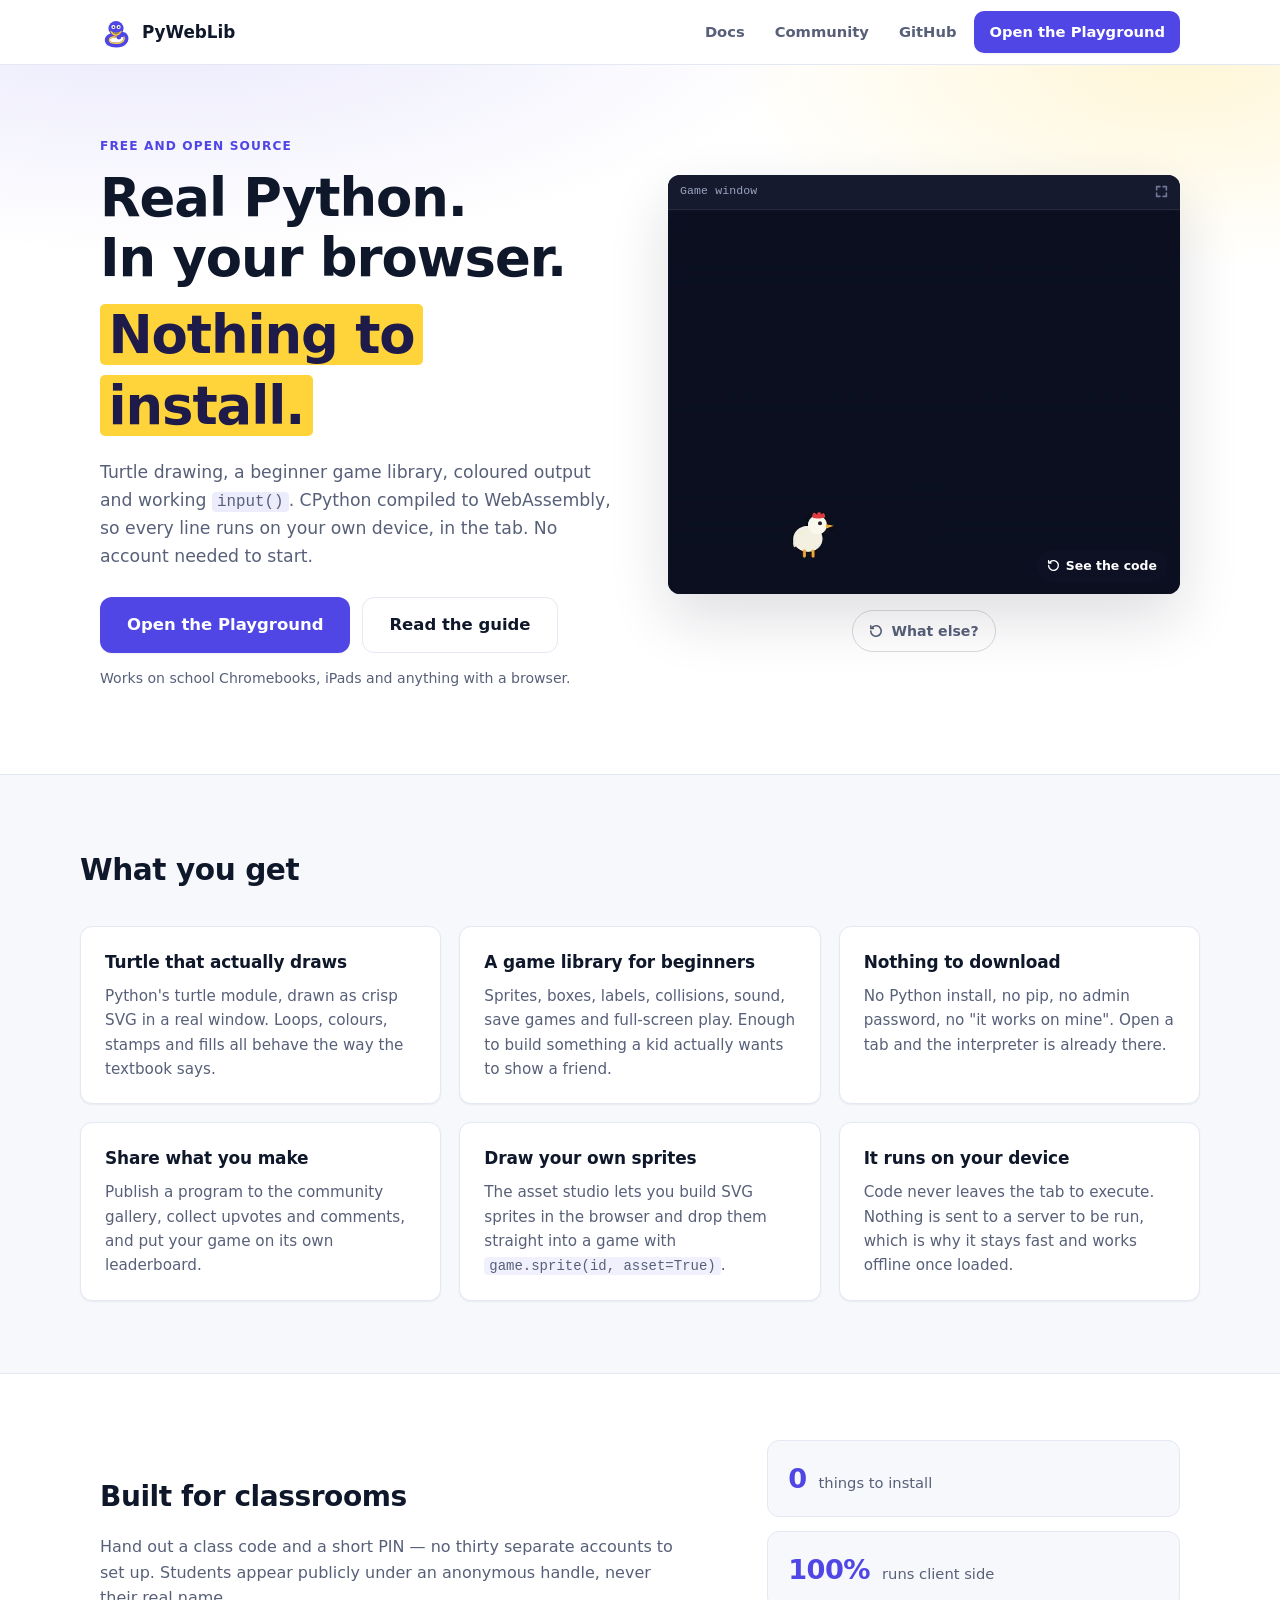
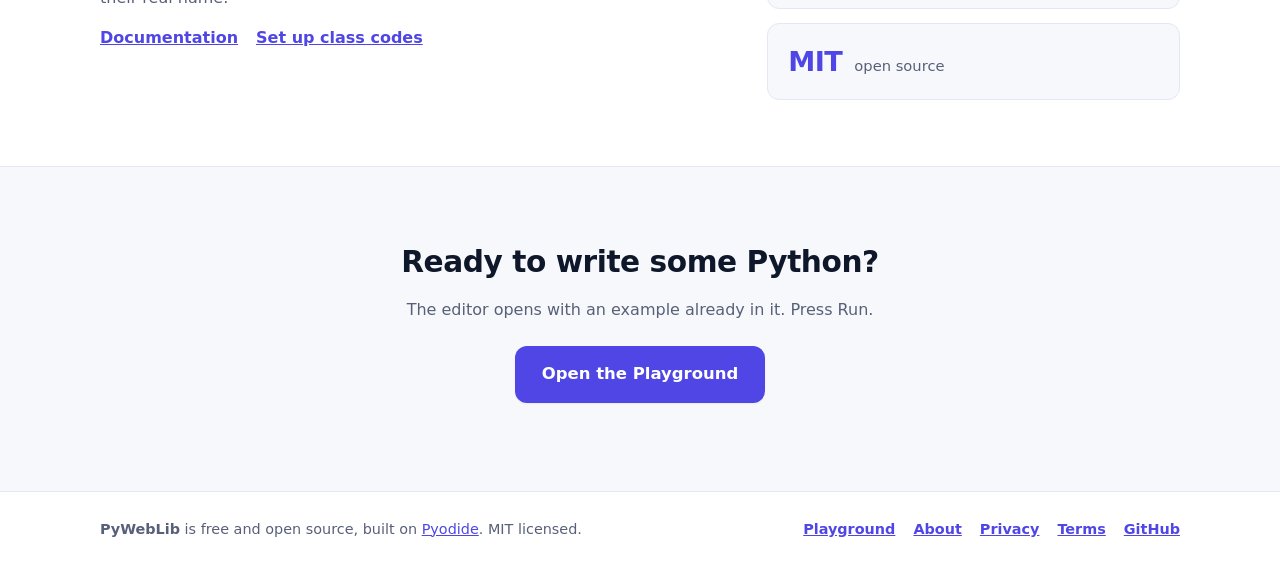
==== index.html @ 9868347c "Trim hero lede: drop It is real from the CPython line" ====
<!DOCTYPE html>
<html lang="en">
<head>
  <meta charset="UTF-8" />
  <meta name="viewport" content="width=device-width, initial-scale=1.0" />
  <title>PyWebLib: real Python in your browser, nothing to install</title>
  <meta name="description" content="PyWebLib runs real Python in the browser. Turtle drawing, a beginner game library, coloured output and inline input(), with nothing to download. Free, open source and built for classrooms." />
  <link rel="canonical" href="https://pyweblib.org/" />
  <meta name="application-name" content="PyWebLib" />
  <meta name="apple-mobile-web-app-title" content="PyWebLib" />
  <meta name="color-scheme" content="light dark" />
  <meta name="theme-color" content="#4f46e5" media="(prefers-color-scheme: light)" />
  <meta name="theme-color" content="#080b18" media="(prefers-color-scheme: dark)" />

  <meta property="og:type" content="website" />
  <meta property="og:site_name" content="PyWebLib" />
  <meta property="og:title" content="PyWebLib: real Python in your browser" />
  <meta property="og:description" content="Turtle drawing, a beginner game library and real CPython, running in the browser tab. Nothing to install." />
  <meta property="og:url" content="https://pyweblib.org/" />
  <meta property="og:image" content="https://pyweblib.org/icon-512.png" />
  <meta property="og:image:width" content="512" />
  <meta property="og:image:height" content="512" />
  <meta property="og:image:alt" content="The PyWebLib snake logo" />
  <meta name="twitter:card" content="summary" />
  <meta name="twitter:title" content="PyWebLib: real Python in your browser" />
  <meta name="twitter:description" content="Turtle drawing, a beginner game library and real CPython, running in the browser tab. Nothing to install." />
  <meta name="twitter:image" content="https://pyweblib.org/icon-512.png" />
  <meta name="twitter:image:alt" content="The PyWebLib snake logo" />

  <link rel="icon" href="/favicon.ico" sizes="any" />
  <link rel="icon" type="image/png" sizes="96x96" href="/favicon-96.png" />
  <link rel="icon" type="image/png" sizes="192x192" href="/icon-192.png" />
  <link rel="icon" type="image/svg+xml" href="/favicon.svg" />
  <link rel="apple-touch-icon" href="/apple-touch-icon.png" />
  <link rel="manifest" href="/site.webmanifest" />
  <link rel="stylesheet" href="/styles.css" />

  <!-- Structured data so search engines read "PyWebLib" as a named entity tied
       to this domain, not just a word on the page. Helps a bare-brand query
       ("pyweblib") resolve to the site, and feeds the site name shown in
       results. -->
  <script type="application/ld+json">
  {
    "@context": "https://schema.org",
    "@graph": [
      {
        "@type": "WebSite",
        "@id": "https://pyweblib.org/#website",
        "url": "https://pyweblib.org/",
        "name": "PyWebLib",
        "alternateName": ["PyWeb Lib", "Py Web Lib"],
        "description": "Real Python in your browser: turtle drawing, a beginner game library, coloured output and inline input(), with nothing to install.",
        "publisher": { "@id": "https://pyweblib.org/#org" },
        "inLanguage": "en"
      },
      {
        "@type": "Organization",
        "@id": "https://pyweblib.org/#org",
        "name": "PyWebLib",
        "url": "https://pyweblib.org/",
        "logo": "https://pyweblib.org/icon-512.png",
        "sameAs": [
          "https://github.com/SebastianHagemeyer/PyWebLib"
        ]
      },
      {
        "@type": "SoftwareApplication",
        "@id": "https://pyweblib.org/#app",
        "name": "PyWebLib",
        "url": "https://pyweblib.org/",
        "applicationCategory": "EducationalApplication",
        "operatingSystem": "Any (web browser)",
        "description": "Run real CPython in the browser tab. Turtle drawing, a beginner game library, coloured output and working input(). Nothing to install, free and open source.",
        "image": "https://pyweblib.org/icon-512.png",
        "isAccessibleForFree": true,
        "publisher": { "@id": "https://pyweblib.org/#org" },
        "offers": {
          "@type": "Offer",
          "price": "0",
          "priceCurrency": "USD"
        }
      }
    ]
  }
  </script>
</head>
<body>
  <header class="site-header">
    <div class="container header-inner">
      <a href="/" class="logo">
        <img class="logo-mark" src="/favicon.svg" alt="" width="32" height="32" />
        <span>PyWebLib</span>
      </a>
      <nav class="site-nav" aria-label="Primary">
        <a class="header-link" href="https://play.pyweblib.org/docs/">Docs</a>
        <a class="header-link" href="https://play.pyweblib.org/community/">Community</a>
        <a class="header-link" href="https://github.com/SebastianHagemeyer/PyWebLib">GitHub</a>
        <a class="btn btn-primary btn-nav" href="https://play.pyweblib.org/">Open the Playground</a>
      </nav>
    </div>
  </header>

  <main>
    <section class="hero">
      <div class="container hero-inner">
        <div class="hero-copy">
          <p class="eyebrow">Free and open source</p>
          <h1>Real Python.<br />In your browser.<span class="hl-line"><span class="hl">Nothing to install.</span></span></h1>
          <p class="lede">
            Turtle drawing, a beginner game library, coloured output and working
            <code>input()</code>. CPython compiled to WebAssembly, so every
            line runs on your own device, in the tab. No account needed to start.
          </p>
          <div class="cta-row">
            <a class="btn btn-primary btn-lg" href="https://play.pyweblib.org/">Open the Playground</a>
            <a class="btn btn-ghost btn-lg" href="https://play.pyweblib.org/docs/guide/">Read the guide</a>
          </div>
          <p class="cta-note">Works on school Chromebooks, iPads and anything with a browser.</p>
        </div>

        <!-- The program running on the front, the code that makes it on the
             back. One of nine is picked at random per visit (see the templates
             below), so the page is not the same page twice. Every clip was
             filmed off the live site running that exact program.
             .hero-inner is a two-column grid, so the card and its button share
             one wrapper rather than becoming a third column. -->
        <div class="hero-shot">
        <div class="flip" id="flip" tabindex="0" role="button" aria-pressed="false"
             aria-label="Show the code behind this program">
          <div class="flip-inner">
            <div class="flip-face flip-front">
              <!-- The window frame is drawn here, not filmed. The clips used to
                   include the panel chrome, which baked in the panel's rounded
                   corners over a light page: four white flecks in the corners
                   on this dark card. Chrome in CSS stays crisp, is identical
                   for every clip, and lets every clip be one 4:3 size. -->
              <div class="shot">
                <div class="shot-bar">
                  <span class="shot-title" id="ex-window">Game window</span>
                  <svg class="shot-fs" viewBox="0 0 16 16" width="13" height="13" aria-hidden="true"><path d="M2 6V2h4M14 6V2h-4M2 10v4h4M14 10v4h-4" fill="none" stroke="currentColor" stroke-width="2" stroke-linecap="round" stroke-linejoin="round"/></svg>
                </div>
                <video id="ex-video" width="960" height="720" autoplay muted loop
                       playsinline preload="none"
                       aria-label="A PyWebLib program running"></video>
              </div>
              <span class="flip-hint">
                <svg viewBox="0 0 16 16" width="13" height="13" aria-hidden="true"><path d="M2 8a6 6 0 1 0 2-4.5M2 2v3h3" fill="none" stroke="currentColor" stroke-width="1.7" stroke-linecap="round" stroke-linejoin="round"/></svg>
                See the code
              </span>
            </div>
            <div class="flip-face flip-back">
              <div class="hero-demo" aria-hidden="true">
                <div class="demo-bar">
                  <span class="demo-dot"></span><span class="demo-dot"></span><span class="demo-dot"></span>
                  <span class="demo-name" id="ex-name">main.py</span>
                </div>
                <pre class="demo-code"><code id="ex-code"></code></pre>
              </div>
            </div>
          </div>
        </div>
        <!-- Outside .flip on purpose. A click inside it lands on the card and
             turns it over instead of loading the next example, and .flip is a
             padding box whose faces are absolutely positioned, so a static
             child would sit below the picture rather than under the card. -->
        <button type="button" class="what-else" id="what-else">
          <svg viewBox="0 0 16 16" width="14" height="14" aria-hidden="true"><path d="M2 8a6 6 0 1 0 2-4.5M2 2v3h3" fill="none" stroke="currentColor" stroke-width="1.8" stroke-linecap="round" stroke-linejoin="round"/></svg>
          What else?
        </button>
        </div>
      </div>
    </section>

    <!-- The nine examples. Each is a real program: the clip is it running on
         play.pyweblib.org, and the markup here is the same source. Kept in
         templates so only the chosen one is ever put in the document, and only
         its clip is fetched. -->
    <template data-ex="catch-the-egg" data-kind="game" data-file="catch_the_egg.py"><span class="k">import</span> game
<span class="k">import</span> random

game.window(<span class="n">480</span>, <span class="n">360</span>, background=<span class="s">"#0b1020"</span>)
basket = game.sprite(<span class="s">"basket"</span>, <span class="n">240</span>, <span class="n">330</span>, size=<span class="n">52</span>)
egg = game.sprite(<span class="s">"egg"</span>, random.randint(<span class="n">30</span>, <span class="n">450</span>), <span class="n">0</span>)
board = game.label(<span class="s">"Score: 0"</span>, <span class="n">60</span>, <span class="n">24</span>, size=<span class="n">22</span>)

<span class="k">while</span> game.playing():
    <span class="k">if</span> game.pressed(<span class="s">"left"</span>):  basket.x = basket.x - <span class="n">8</span>
    <span class="k">if</span> game.pressed(<span class="s">"right"</span>): basket.x = basket.x + <span class="n">8</span>
    egg.y = egg.y + <span class="n">5</span>
    <span class="k">if</span> basket.touches(egg):
        game.score(<span class="n">1</span>)
        board.content = <span class="s">"Score: "</span> + <span class="f">str</span>(game.score())
        egg.x, egg.y = random.randint(<span class="n">30</span>, <span class="n">450</span>), <span class="n">0</span>
    <span class="k">elif</span> egg.y > <span class="n">360</span>:
        egg.x, egg.y = random.randint(<span class="n">30</span>, <span class="n">450</span>), <span class="n">0</span>
    game.frame()</template>

    <template data-ex="walk-the-chicken" data-kind="game" data-file="chicken.py"><span class="k">import</span> game

game.window(<span class="n">480</span>, <span class="n">360</span>)
chicken = game.sprite(<span class="s">"chicken"</span>, <span class="n">240</span>, <span class="n">300</span>, size=<span class="n">52</span>)

<span class="k">while</span> game.playing():
    <span class="k">if</span> game.pressed(<span class="s">"left"</span>):  chicken.x = chicken.x - <span class="n">6</span>
    <span class="k">if</span> game.pressed(<span class="s">"right"</span>): chicken.x = chicken.x + <span class="n">6</span>
    <span class="k">if</span> game.pressed(<span class="s">"up"</span>):    chicken.y = chicken.y - <span class="n">6</span>
    <span class="k">if</span> game.pressed(<span class="s">"down"</span>):  chicken.y = chicken.y + <span class="n">6</span>
    game.frame()</template>

    <template data-ex="bouncing-ball" data-kind="game" data-file="bounce.py"><span class="k">import</span> game

game.window(<span class="n">600</span>, <span class="n">400</span>, background=<span class="s">"#141828"</span>)
ball = game.circle(<span class="n">300</span>, <span class="n">200</span>, <span class="n">48</span>, color=<span class="s">"#e91e63"</span>)
dx, dy = <span class="n">4</span>, <span class="n">3</span>

<span class="k">while</span> game.playing():
    ball.x = ball.x + dx
    ball.y = ball.y + dy
    <span class="k">if</span> ball.x &lt; <span class="n">24</span> <span class="k">or</span> ball.x &gt; <span class="n">576</span>: dx = -dx
    <span class="k">if</span> ball.y &lt; <span class="n">24</span> <span class="k">or</span> ball.y &gt; <span class="n">376</span>: dy = -dy
    game.frame(<span class="n">60</span>)</template>

    <template data-ex="rainbow-spiral" data-kind="turtle" data-file="spiral.py"><span class="k">import</span> turtle

t = turtle.Turtle()
t.speed(<span class="n">3</span>)
colors = [<span class="s">"#4f46e5"</span>, <span class="s">"#ffd43b"</span>, <span class="s">"#e91e63"</span>, <span class="s">"#4ade80"</span>, <span class="s">"#38bdf8"</span>]
<span class="k">for</span> i <span class="k">in</span> <span class="f">range</span>(<span class="n">120</span>):
    t.pencolor(colors[i % <span class="f">len</span>(colors)])
    t.pensize(<span class="n">2</span>)
    t.forward(i * <span class="n">2</span>)
    t.right(<span class="n">59</span>)</template>

    <template data-ex="flower" data-kind="turtle" data-file="flower.py"><span class="k">import</span> turtle

t = turtle.Turtle()
t.speed(<span class="n">3</span>)
colors = [<span class="s">"#e91e63"</span>, <span class="s">"#ffd43b"</span>, <span class="s">"#4ade80"</span>, <span class="s">"#38bdf8"</span>, <span class="s">"#a78bfa"</span>]
<span class="k">for</span> i <span class="k">in</span> <span class="f">range</span>(<span class="n">18</span>):
    t.pencolor(colors[i % <span class="f">len</span>(colors)])
    t.pensize(<span class="n">2</span>)
    t.circle(<span class="n">90</span>)
    t.right(<span class="n">20</span>)</template>

    <template data-ex="square-drift" data-kind="turtle" data-file="squares.py"><span class="k">import</span> turtle

t = turtle.Turtle()
t.speed(<span class="n">3</span>)
colors = [<span class="s">"#38bdf8"</span>, <span class="s">"#a78bfa"</span>, <span class="s">"#ffd43b"</span>, <span class="s">"#4ade80"</span>]
<span class="k">for</span> i <span class="k">in</span> <span class="f">range</span>(<span class="n">70</span>):
    t.pencolor(colors[i % <span class="f">len</span>(colors)])
    t.pensize(<span class="n">2</span>)
    t.forward(i * <span class="n">4</span>)
    t.right(<span class="n">91</span>)</template>

    <!-- text: the console. input(), colour and time.sleep, none of which the
         game or turtle clips ever show. -->
    <template data-ex="say-hello" data-kind="text" data-file="hello.py">name = <span class="f">input</span>(<span class="s">"What is your name? "</span>)
age = <span class="f">int</span>(<span class="f">input</span>(<span class="s">"How old are you? "</span>))

seconds = age * <span class="n">365</span> * <span class="n">24</span> * <span class="n">60</span> * <span class="n">60</span>

<span class="f">print</span>(<span class="s">"Hi "</span> + name + <span class="s">"!"</span>, col=<span class="s">"#4ade80"</span>)
<span class="f">print</span>(<span class="s">"You have been alive for"</span>, col=<span class="s">"#a78bfa"</span>)
<span class="f">print</span>(<span class="f">str</span>(seconds) + <span class="s">" seconds."</span>, col=<span class="s">"#38bdf8"</span>)</template>

    <template data-ex="sine-wave" data-kind="text" data-file="wave.py"><span class="k">import</span> math
<span class="k">import</span> time

w = <span class="f">int</span>(<span class="f">input</span>(<span class="s">"How wide should the wave be? "</span>))

<span class="k">for</span> t <span class="k">in</span> <span class="f">range</span>(<span class="n">120</span>):
    <span class="f">clear</span>()
    <span class="k">for</span> y <span class="k">in</span> <span class="f">range</span>(<span class="n">13</span>):
        x = <span class="f">int</span>(w + math.sin(y / <span class="n">2</span> + t / <span class="n">3</span>) * w)
        <span class="f">print</span>(<span class="s">" "</span> * x + <span class="s">"*"</span>, col=<span class="s">"#38bdf8"</span>)
    time.sleep(<span class="n">0.07</span>)</template>

    <template data-ex="colour-bars" data-kind="text" data-file="colours.py"><span class="k">import</span> time

colors = [<span class="s">"#ef4444"</span>, <span class="s">"#f59e0b"</span>, <span class="s">"#ffd43b"</span>,
          <span class="s">"#4ade80"</span>, <span class="s">"#38bdf8"</span>, <span class="s">"#a78bfa"</span>]

<span class="k">for</span> i <span class="k">in</span> <span class="f">range</span>(<span class="n">26</span>):
    <span class="f">print</span>(<span class="s">"#"</span> * (<span class="n">2</span> + i), col=colors[i % <span class="n">6</span>])
    time.sleep(<span class="n">0.3</span>)</template>

    <template data-ex="christmas-tree" data-kind="text" data-file="tree.py"><span class="k">import</span> random
<span class="k">import</span> time

n = <span class="f">int</span>(<span class="f">input</span>(<span class="s">"Tree height (try 8): "</span>))
GREEN = <span class="s">'#0aa84a'</span>
BROWN = <span class="s">'#7b4a1a'</span>
ORNAMENTS = [<span class="s">'#ff2b2b'</span>, <span class="s">'#ffd400'</span>, <span class="s">'#ff5cb0'</span>, <span class="s">'#3aaeff'</span>]
MID = <span class="n">20</span>

<span class="k">for</span> frame <span class="k">in</span> <span class="f">range</span>(<span class="n">60</span>):
    <span class="f">clear</span>()
    <span class="k">for</span> i <span class="k">in</span> <span class="f">range</span>(n):
        <span class="f">print</span>(<span class="s">' '</span> * (MID - i), col=GREEN, end=<span class="s">''</span>)
        <span class="k">for</span> j <span class="k">in</span> <span class="f">range</span>(<span class="n">2</span> * i + <span class="n">1</span>):
            <span class="k">if</span> <span class="n">0</span> &lt; j &lt; <span class="n">2</span> * i <span class="k">and</span> random.random() &lt; <span class="n">0.25</span>:
                <span class="f">print</span>(<span class="s">'o'</span>, col=random.choice(ORNAMENTS), end=<span class="s">''</span>)
            <span class="k">else</span>:
                <span class="f">print</span>(<span class="s">'*'</span>, col=GREEN, end=<span class="s">''</span>)
        <span class="f">print</span>(col=GREEN)
    <span class="f">print</span>(<span class="s">' '</span> * (MID - <span class="n">1</span>) + <span class="s">'|||'</span>, col=BROWN)
    time.sleep(<span class="n">0.35</span>)</template>

    <section class="container section">
      <h2 class="section-title">What you get</h2>
      <div class="grid">
        <article class="card">
          <h3>Turtle that actually draws</h3>
          <p>Python's turtle module, drawn as crisp SVG in a real window. Loops, colours, stamps and fills all behave the way the textbook says.</p>
        </article>
        <article class="card">
          <h3>A game library for beginners</h3>
          <p>Sprites, boxes, labels, collisions, sound, save games and full-screen play. Enough to build something a kid actually wants to show a friend.</p>
        </article>
        <article class="card">
          <h3>Nothing to download</h3>
          <p>No Python install, no pip, no admin password, no "it works on mine". Open a tab and the interpreter is already there.</p>
        </article>
        <article class="card">
          <h3>Share what you make</h3>
          <p>Publish a program to the community gallery, collect upvotes and comments, and put your game on its own leaderboard.</p>
        </article>
        <article class="card">
          <h3>Draw your own sprites</h3>
          <p>The asset studio lets you build SVG sprites in the browser and drop them straight into a game with <code>game.sprite(id, asset=True)</code>.</p>
        </article>
        <article class="card">
          <h3>It runs on your device</h3>
          <p>Code never leaves the tab to execute. Nothing is sent to a server to be run, which is why it stays fast and works offline once loaded.</p>
        </article>
      </div>
    </section>

    <section class="band">
      <div class="container band-inner">
        <div>
          <h2>Built for classrooms</h2>
          <p>
            Hand out a class code and a short PIN &mdash; no thirty separate accounts
            to set up. Students appear publicly under an anonymous handle, never their
            real name.
          </p>
          <p class="band-links">
            <a href="https://play.pyweblib.org/docs/">Documentation</a>
            <a href="https://github.com/SebastianHagemeyer/PyWebLib#class-codes-optional-for-schools">Set up class codes</a>
          </p>
        </div>
        <div class="band-stats">
          <div class="stat"><span class="stat-n">0</span><span class="stat-l">things to install</span></div>
          <div class="stat"><span class="stat-n">100%</span><span class="stat-l">runs client side</span></div>
          <div class="stat"><span class="stat-n">MIT</span><span class="stat-l">open source</span></div>
        </div>
      </div>
    </section>

    <section class="container section closer">
      <h2>Ready to write some Python?</h2>
      <p>The editor opens with an example already in it. Press Run.</p>
      <a class="btn btn-primary btn-lg" href="https://play.pyweblib.org/">Open the Playground</a>
    </section>
  </main>

  <footer class="site-footer">
    <div class="container footer-inner">
      <p>
        <strong>PyWebLib</strong> is free and open source, built on
        <a href="https://pyodide.org" target="_blank" rel="noopener">Pyodide</a>. MIT licensed.
      </p>
      <nav class="footer-nav" aria-label="Footer">
        <a href="https://play.pyweblib.org/">Playground</a>
        <a href="https://play.pyweblib.org/about/">About</a>
        <a href="https://play.pyweblib.org/privacy/">Privacy</a>
        <a href="https://play.pyweblib.org/terms/">Terms</a>
        <a href="https://github.com/SebastianHagemeyer/PyWebLib">GitHub</a>
      </nav>
    </div>
  </footer>

  <script>
    // One of nine examples per visit, and "What else?" moves to another. Only
    // the shown clip is ever given a src, so a visitor downloads one file
    // (~20-150 KB) however many times they press the button, not all nine.
    (function () {
      var picks = [].slice.call(document.querySelectorAll("template[data-ex]"));
      var video = document.getElementById("ex-video");
      var code = document.getElementById("ex-code");
      var flip = document.getElementById("flip");
      if (!picks.length || !video || !code) return;

      // The frame is labelled the way the Playground labels that panel, so the
      // card matches what you get when you click through and run the program.
      var LABEL = { game: "Game window", turtle: "Turtle window", text: "Output" };
      var current = null;

      function show(pick) {
        current = pick;
        var slug = pick.getAttribute("data-ex");
        var kind = pick.getAttribute("data-kind") || "game";
        code.innerHTML = pick.innerHTML;
        document.getElementById("ex-name").textContent = pick.getAttribute("data-file");
        var win = document.getElementById("ex-window");
        if (win) win.textContent = LABEL[kind] || LABEL.game;
        video.poster = "/ex/" + slug + ".jpg";
        video.src = "/ex/" + slug + ".mp4";
        // Autoplay is refused in some setups (low power mode, a strict policy).
        // The poster is a finished frame of the same program, so a still is a
        // perfectly good fallback rather than a broken-looking box.
        var go = video.play();
        if (go && go.catch) go.catch(function () {});
      }

      // Prefer a different KIND, so pressing the button shows you something new
      // in character and not a third spiral. Falls back to any other example if
      // that is somehow empty, and only then to the same one.
      function another() {
        var kind = current && current.getAttribute("data-kind");
        var pool = picks.filter(function (p) {
          return p !== current && p.getAttribute("data-kind") !== kind;
        });
        if (!pool.length) pool = picks.filter(function (p) { return p !== current; });
        if (!pool.length) pool = picks;
        return pool[Math.floor(Math.random() * pool.length)];
      }

      show(picks[Math.floor(Math.random() * picks.length)]);

      var btn = document.getElementById("what-else");
      if (btn) {
        btn.addEventListener("click", function () {
          // Always land on the picture, never on the back of a flipped card.
          if (flip) flip.classList.remove("is-flipped");
          show(another());
        });
      }
    })();

    // Where hover is real, CSS alone turns the card and this script stays out of
    // it. Binding a click toggle there too would fight the hover rule: clicking
    // sets .is-flipped, and moving the pointer away then leaves the card stuck
    // face down. Touch has no hover, so there the class is the only mechanism.
    // The keyboard always gets it, on any device.
    (function () {
      var flip = document.getElementById("flip");
      if (!flip) return;
      function toggle() {
        var on = flip.classList.toggle("is-flipped");
        flip.setAttribute("aria-pressed", on ? "true" : "false");
      }
      var canHover = window.matchMedia && window.matchMedia("(hover: hover) and (pointer: fine)").matches;
      if (!canHover) flip.addEventListener("click", toggle);
      flip.addEventListener("keydown", function (e) {
        if (e.key === "Enter" || e.key === " ") { e.preventDefault(); toggle(); }
      });
    })();
  </script>
</body>
</html>
---- styles.css ----
/* PyWebLib landing page (pyweblib.org).
   Standalone by design: the app at play.pyweblib.org has its own much larger
   stylesheet, and this page should never have to load it. The tokens below are
   copied from that site so the two look like one product. */

:root {
  --bg: #f7f8fb;
  --surface: #ffffff;
  --text: #0f172a;
  --muted: #586079;
  --border: #e3e8f2;
  --primary: #4f46e5;
  --primary-dark: #4338ca;
  --accent: #ffd43b;
  --accent-ink: #1e1b4b;
  --code-bg: #0f1226;
  --code-text: #e6e7ef;
  --shadow-sm: 0 1px 2px rgba(20, 22, 50, 0.06);
  --shadow-md: 0 8px 24px rgba(20, 22, 50, 0.08);
  --shadow-lg: 0 24px 60px rgba(20, 22, 50, 0.14);
  --radius: 12px;
  --radius-sm: 8px;
}

/* Dark theme, driven entirely by the OS setting. No toggle by design: it just
   follows the system, exactly like the app at play.pyweblib.org. Same token
   names as the light palette above, so every rule that reads a var() flips
   for free; only the handful of tokens that need to change are redefined. */
@media (prefers-color-scheme: dark) {
  :root {
    --bg: #080b18;
    --surface: #141a2e;
    --text: #e8eaf3;
    --muted: #9aa3bd;
    --border: #262d44;
    --primary: #818cf8;
    --code-bg: #0c0f22;
    --shadow-sm: 0 1px 2px rgba(0, 0, 0, 0.40);
    --shadow-md: 0 8px 24px rgba(0, 0, 0, 0.45);
    --shadow-lg: 0 24px 60px rgba(0, 0, 0, 0.55);
  }
  /* The filled button reads --primary for its fill and pairs it with white
     text. On a dark page --primary is lightened for legible links, which is
     too pale behind white, so the button keeps its own saturated indigo. */
  .btn-primary { background: #4f46e5; }
  .btn-primary:hover { background: #4338ca; }
  /* The ink-tinted hairline vanishes on a dark page; lift it to a light one. */
  .what-else { border-color: rgba(255, 255, 255, 0.16); }
}

* { box-sizing: border-box; }

body {
  margin: 0;
  background: var(--bg);
  color: var(--text);
  font-family: system-ui, -apple-system, "Segoe UI", Roboto, Helvetica, Arial, sans-serif;
  line-height: 1.6;
  -webkit-font-smoothing: antialiased;
}

.container { width: 100%; max-width: 1120px; margin: 0 auto; padding: 0 20px; }

a { color: var(--primary); }

code {
  font-family: ui-monospace, SFMono-Regular, Menlo, Consolas, monospace;
  font-size: 0.92em;
  background: rgba(79, 70, 229, 0.08);
  border-radius: 4px;
  padding: 1px 5px;
}

/* ---------------------------------------------------------------- header */
.site-header {
  background: var(--surface);
  border-bottom: 1px solid var(--border);
  position: sticky; top: 0; z-index: 20;
}
.header-inner { display: flex; align-items: center; gap: 20px; height: 64px; }
.logo {
  display: inline-flex; align-items: center; gap: 10px;
  font-weight: 700; font-size: 1.05rem; color: var(--text); text-decoration: none;
}
.logo-mark { display: block; }
.site-nav { margin-left: auto; display: flex; align-items: center; gap: 6px; }
.header-link {
  color: var(--muted); text-decoration: none; font-weight: 600; font-size: 0.92rem;
  padding: 8px 12px; border-radius: var(--radius-sm);
}
.header-link:hover { color: var(--text); background: var(--bg); }

/* ---------------------------------------------------------------- buttons */
.btn {
  display: inline-flex; align-items: center; justify-content: center; gap: 8px;
  font: inherit; font-weight: 650; text-decoration: none; cursor: pointer;
  padding: 10px 18px; border-radius: 10px; border: 1px solid transparent;
  transition: transform 0.06s ease, background 0.15s ease, border-color 0.15s ease;
}
.btn:active { transform: translateY(1px); }
.btn-primary { background: var(--primary); color: #fff; box-shadow: var(--shadow-sm); }
.btn-primary:hover { background: var(--primary-dark); }
.btn-ghost { background: var(--surface); color: var(--text); border-color: var(--border); }
.btn-ghost:hover { border-color: var(--muted); }
.btn-nav { padding: 8px 14px; font-size: 0.92rem; }
.btn-lg { padding: 14px 26px; font-size: 1.03rem; border-radius: 12px; }

/* ---------------------------------------------------------------- hero */
.hero {
  background:
    radial-gradient(1100px 420px at 12% -10%, rgba(79, 70, 229, 0.13), transparent 62%),
    radial-gradient(760px 340px at 92% 0%, rgba(255, 212, 59, 0.20), transparent 60%),
    var(--surface);
  border-bottom: 1px solid var(--border);
  padding: 72px 0 84px;
}
.hero-inner {
  display: grid; grid-template-columns: minmax(0, 1fr) minmax(0, 1fr);
  gap: 56px; align-items: center;
}
.eyebrow {
  margin: 0 0 12px; text-transform: uppercase; letter-spacing: 0.09em;
  font-size: 0.76rem; font-weight: 700; color: var(--primary);
}
.hero h1 {
  margin: 0 0 18px; font-size: clamp(2.1rem, 5vw, 3.3rem);
  line-height: 1.12; letter-spacing: -0.02em; font-weight: 800;
}
/* The highlighted last line gets extra space above it — but only there, not
   between the first two lines. box-decoration-break paints the highlight's
   yellow background up into the line above, and against the tight heading
   leading that box clipped the descender of "your". A one-time margin on this
   line (rather than a looser line-height on the whole h1) buys the descenders
   clearance while "Real Python." / "In your browser." keep their tight rhythm. */
/* Two separate jobs, and they are not interchangeable.
   line-height 1.34 stops the block overflowing ITS OWN line: an inline
     background covers the font content area (~1.32em here), so a 1.12em line
     cannot hold it. Measured threshold 1.28; 1.34 leaves room for other fonts.
     It lives here rather than on the h1 so "Real Python." and "In your
     browser." keep their tight 1.12 rhythm.
   margin-top 0.25em stops the block hitting the line ABOVE. The y of "your"
     hangs below its own 1.12em line box, and the leading above does not push it
     clear. Measured clearance to that descender: 0.10em -> -0.2px (cuts the y),
     0.16em -> 2.1px, 0.25em -> 5.6px. Do not trim this to buy space. */
.hl-line { display: block; margin-top: 0.25em; line-height: 1.34; }
/* Full height, not a highlighter stripe. The gradient version only painted the
   bottom 38%, leaving the tops of the letters floating over the page.

   NO VERTICAL PADDING, deliberately, and this is the part that took several
   goes to get right. An inline box paints its background over its FONT box, and
   vertical padding on an inline element does not grow the line box: it just
   spills outside it. So a padded highlight always pokes out of the h1 and up
   into the line above, however the leading is tuned. Sweeping the h1 through
   line-heights 1.12 to 1.50 shrank the spill from 11.1px to 1.3px but never
   removed it, and every value still clipped at some width.

   Without the padding the block is exactly the text's em box, which is the full
   height that was wanted anyway, and it is contained at every width. Clearance
   from "In your browser." above comes from .hl-line's margin-top. */
.hl {
  background: var(--accent); color: var(--accent-ink);
  padding: 0 0.16em; border-radius: 5px;
  box-decoration-break: clone; -webkit-box-decoration-break: clone;
}
.lede { margin: 0 0 26px; font-size: 1.08rem; color: var(--muted); max-width: 52ch; }
.lede code { background: rgba(79, 70, 229, 0.1); }
.cta-row { display: flex; flex-wrap: wrap; gap: 12px; }
.cta-note { margin: 14px 0 0; font-size: 0.88rem; color: var(--muted); }

/* Flip card: the game running on the front, the program that makes it on the
   back. Both faces are absolutely positioned inside a fixed aspect ratio, so
   they are exactly the same size and the card cannot jump as it turns. */
/* Height is the title bar plus a 4:3 video, and a percentage padding-top
   resolves against the WIDTH, so calc(75% + var(--shot-bar)) is exact at every
   card width. A fixed aspect-ratio could not be: the bar is a constant number
   of pixels and the card is not, so the two drifted apart as the hero resized
   and the video area stopped matching the clip. Both faces are absolutely
   positioned inside this box, so they stay the same size and the card cannot
   jump as it turns. */
.flip {
  --shot-bar: 35px;
  perspective: 1400px; cursor: pointer; border-radius: var(--radius);
  position: relative; padding-top: calc(75% + var(--shot-bar));
}
.flip:focus-visible { outline: 3px solid var(--primary); outline-offset: 4px; }
.flip-inner {
  position: absolute; inset: 0; transform-style: preserve-3d;
  transition: transform 0.75s cubic-bezier(0.2, 0.7, 0.3, 1);
}
/* Hover ONLY where hover is real. A touch browser fakes :hover on tap and keeps
   it until you tap something else, so with a bare .flip:hover rule the first tap
   flips the card and every tap after it does nothing: the class toggles off but
   the phantom :hover still matches. Gating on (hover: hover) leaves touch
   entirely to .is-flipped, which does toggle. */
@media (hover: hover) and (pointer: fine) {
  .flip:hover .flip-inner { transform: rotateY(180deg); }
}
.flip:focus-visible .flip-inner,
.flip.is-flipped .flip-inner { transform: rotateY(180deg); }

.flip-face {
  position: absolute; inset: 0;
  backface-visibility: hidden; -webkit-backface-visibility: hidden;
  border-radius: var(--radius); overflow: hidden; box-shadow: var(--shadow-lg);
}
/* The clip is now the canvas and nothing else, every one of them 4:3, and the
   window frame around it is the .shot markup below. Card height is bar + a 4:3
   video, so the video area matches the clip exactly and there is no letterbox
   to hide and nothing to crop. */
.flip-front { background: #0b1020; }
.shot { display: flex; flex-direction: column; height: 100%; }
.shot-bar {
  /* Pinned, because .flip reserves exactly this much room for it. */
  flex: 0 0 auto; height: var(--shot-bar, 35px); box-sizing: border-box;
  display: flex; align-items: center; justify-content: space-between;
  gap: 8px; padding: 0 12px; background: #151a2e;
  border-bottom: 1px solid rgba(255, 255, 255, 0.07);
  font-family: ui-monospace, SFMono-Regular, Menlo, Consolas, monospace;
  font-size: 0.72rem; color: #9aa3c0; letter-spacing: 0.01em;
}
.shot-fs { color: #6f7899; flex: 0 0 auto; }
.shot video {
  flex: 1 1 auto; min-height: 0; width: 100%; height: 100%;
  object-fit: cover; display: block; background: #0b1020;
}
.flip-back { transform: rotateY(180deg); }
.flip-back .hero-demo { height: 100%; border-radius: var(--radius); box-shadow: none; }
.flip-back .demo-code {
  font-size: clamp(0.52rem, 0.94vw, 0.70rem);
  line-height: 1.45; padding: 14px 18px 16px;
}

/* One grid cell holding the card and its button, so .hero-inner stays a clean
   two-column layout. */
/* Stretch, not centre: .flip has no content to size to (its faces are
   absolutely positioned) and its height is a percentage of its own width, so
   centring would collapse it to nothing. The button centres itself instead. */
.hero-shot { display: flex; flex-direction: column; }

/* "What else?" sits under the card and swaps in another example, preferring a
   different kind. Outside .flip, because a click inside it turns the card. */
.what-else {
  display: inline-flex; align-items: center; align-self: center; gap: 8px;
  margin: 16px 0 0; padding: 9px 16px;
  background: transparent; color: var(--muted);
  border: 1px solid rgba(15, 23, 42, 0.16); border-radius: 999px;
  font: inherit; font-size: 0.88rem; font-weight: 600; cursor: pointer;
  transition: color .15s, border-color .15s, background .15s;
}
.what-else svg { flex: 0 0 auto; transition: transform .35s ease; }
.what-else:hover {
  color: var(--primary); border-color: var(--primary);
  background: rgba(79, 70, 229, 0.06);
}
.what-else:hover svg { transform: rotate(-180deg); }
.what-else:focus-visible { outline: 3px solid var(--primary); outline-offset: 3px; }
@media (prefers-reduced-motion: reduce) {
  .what-else svg { transition: none; }
  .what-else:hover svg { transform: none; }
}

.flip-hint {
  position: absolute; right: 12px; bottom: 12px;
  display: inline-flex; align-items: center; gap: 6px;
  background: rgba(15, 18, 38, 0.82); color: #fff;
  padding: 6px 11px; border-radius: 999px;
  font-size: 0.78rem; font-weight: 600;
  backdrop-filter: blur(3px);
}

/* A flip is pure decoration; honour anyone who has asked for less motion. */
@media (prefers-reduced-motion: reduce) {
  .flip-inner { transition: none; }
}

/* The code sample is decoration, not a real editor: no highlighting engine,
   just a few spans so it does not read as a grey slab. */
.hero-demo {
  background: var(--code-bg); border-radius: var(--radius);
  box-shadow: var(--shadow-lg); overflow: hidden;
}
.demo-bar {
  display: flex; align-items: center; gap: 7px;
  padding: 11px 14px; background: rgba(255, 255, 255, 0.06);
}
.demo-dot { width: 11px; height: 11px; border-radius: 50%; background: rgba(255, 255, 255, 0.22); }
.demo-name {
  margin-left: 8px; color: rgba(230, 231, 239, 0.62);
  font-family: ui-monospace, SFMono-Regular, Menlo, Consolas, monospace; font-size: 0.78rem;
}
.demo-code {
  margin: 0; padding: 18px 20px 22px; overflow-x: auto;
  color: var(--code-text); font-size: 0.86rem; line-height: 1.65;
  font-family: ui-monospace, SFMono-Regular, Menlo, Consolas, monospace;
}
.demo-code code { background: none; padding: 0; font-size: inherit; }
.demo-code .k { color: #c792ea; }
.demo-code .s { color: #c3e88d; }
.demo-code .n { color: #f78c6c; }
.demo-code .f { color: #82aaff; }

/* ---------------------------------------------------------------- sections */
.section { padding: 72px 0; }
.section-title {
  margin: 0 0 32px; font-size: 1.85rem; letter-spacing: -0.015em; font-weight: 800;
}
.grid {
  display: grid; gap: 18px;
  grid-template-columns: repeat(auto-fit, minmax(280px, 1fr));
}
.card {
  background: var(--surface); border: 1px solid var(--border);
  border-radius: var(--radius); padding: 22px 24px; box-shadow: var(--shadow-sm);
}
.card h3 { margin: 0 0 8px; font-size: 1.06rem; letter-spacing: -0.01em; }
.card p { margin: 0; color: var(--muted); font-size: 0.95rem; }

/* ---------------------------------------------------------------- band */
.band { background: var(--surface); border-block: 1px solid var(--border); padding: 66px 0; }
.band-inner {
  display: grid; grid-template-columns: minmax(0, 1.5fr) minmax(0, 1fr);
  gap: 48px; align-items: center;
}
.band h2 { margin: 0 0 14px; font-size: 1.75rem; letter-spacing: -0.015em; font-weight: 800; }
.band p { margin: 0 0 14px; color: var(--muted); max-width: 58ch; }
.band-links { display: flex; flex-wrap: wrap; gap: 18px; font-weight: 600; }
.band-stats { display: grid; gap: 14px; }
.stat {
  display: flex; align-items: baseline; gap: 12px;
  background: var(--bg); border: 1px solid var(--border);
  border-radius: var(--radius); padding: 16px 20px;
}
.stat-n { font-size: 1.7rem; font-weight: 800; color: var(--primary); letter-spacing: -0.02em; }
.stat-l { color: var(--muted); font-size: 0.92rem; }

/* ---------------------------------------------------------------- closer */
.closer { text-align: center; padding-bottom: 88px; }
.closer h2 { margin: 0 0 10px; font-size: 1.85rem; letter-spacing: -0.015em; font-weight: 800; }
.closer p { margin: 0 0 24px; color: var(--muted); }

/* ---------------------------------------------------------------- footer */
.site-footer { background: var(--surface); border-top: 1px solid var(--border); padding: 26px 0; }
.footer-inner {
  display: flex; flex-wrap: wrap; gap: 14px 26px;
  align-items: center; justify-content: space-between;
}
.site-footer p { margin: 0; color: var(--muted); font-size: 0.9rem; }
.footer-nav { display: flex; flex-wrap: wrap; gap: 18px; font-size: 0.9rem; font-weight: 600; }

/* ---------------------------------------------------------------- small screens */
@media (max-width: 900px) {
  .hero { padding: 52px 0 60px; }
  .hero-inner, .band-inner { grid-template-columns: 1fr; gap: 36px; }
  .section { padding: 56px 0; }
}
@media (max-width: 640px) {
  .header-inner { height: auto; padding-block: 12px; flex-wrap: wrap; gap: 10px; }
  .site-nav { margin-left: 0; width: 100%; flex-wrap: wrap; gap: 4px; }
  .site-nav .btn-nav { margin-left: auto; }
  .cta-row .btn { width: 100%; }
  .footer-inner { justify-content: flex-start; }
}
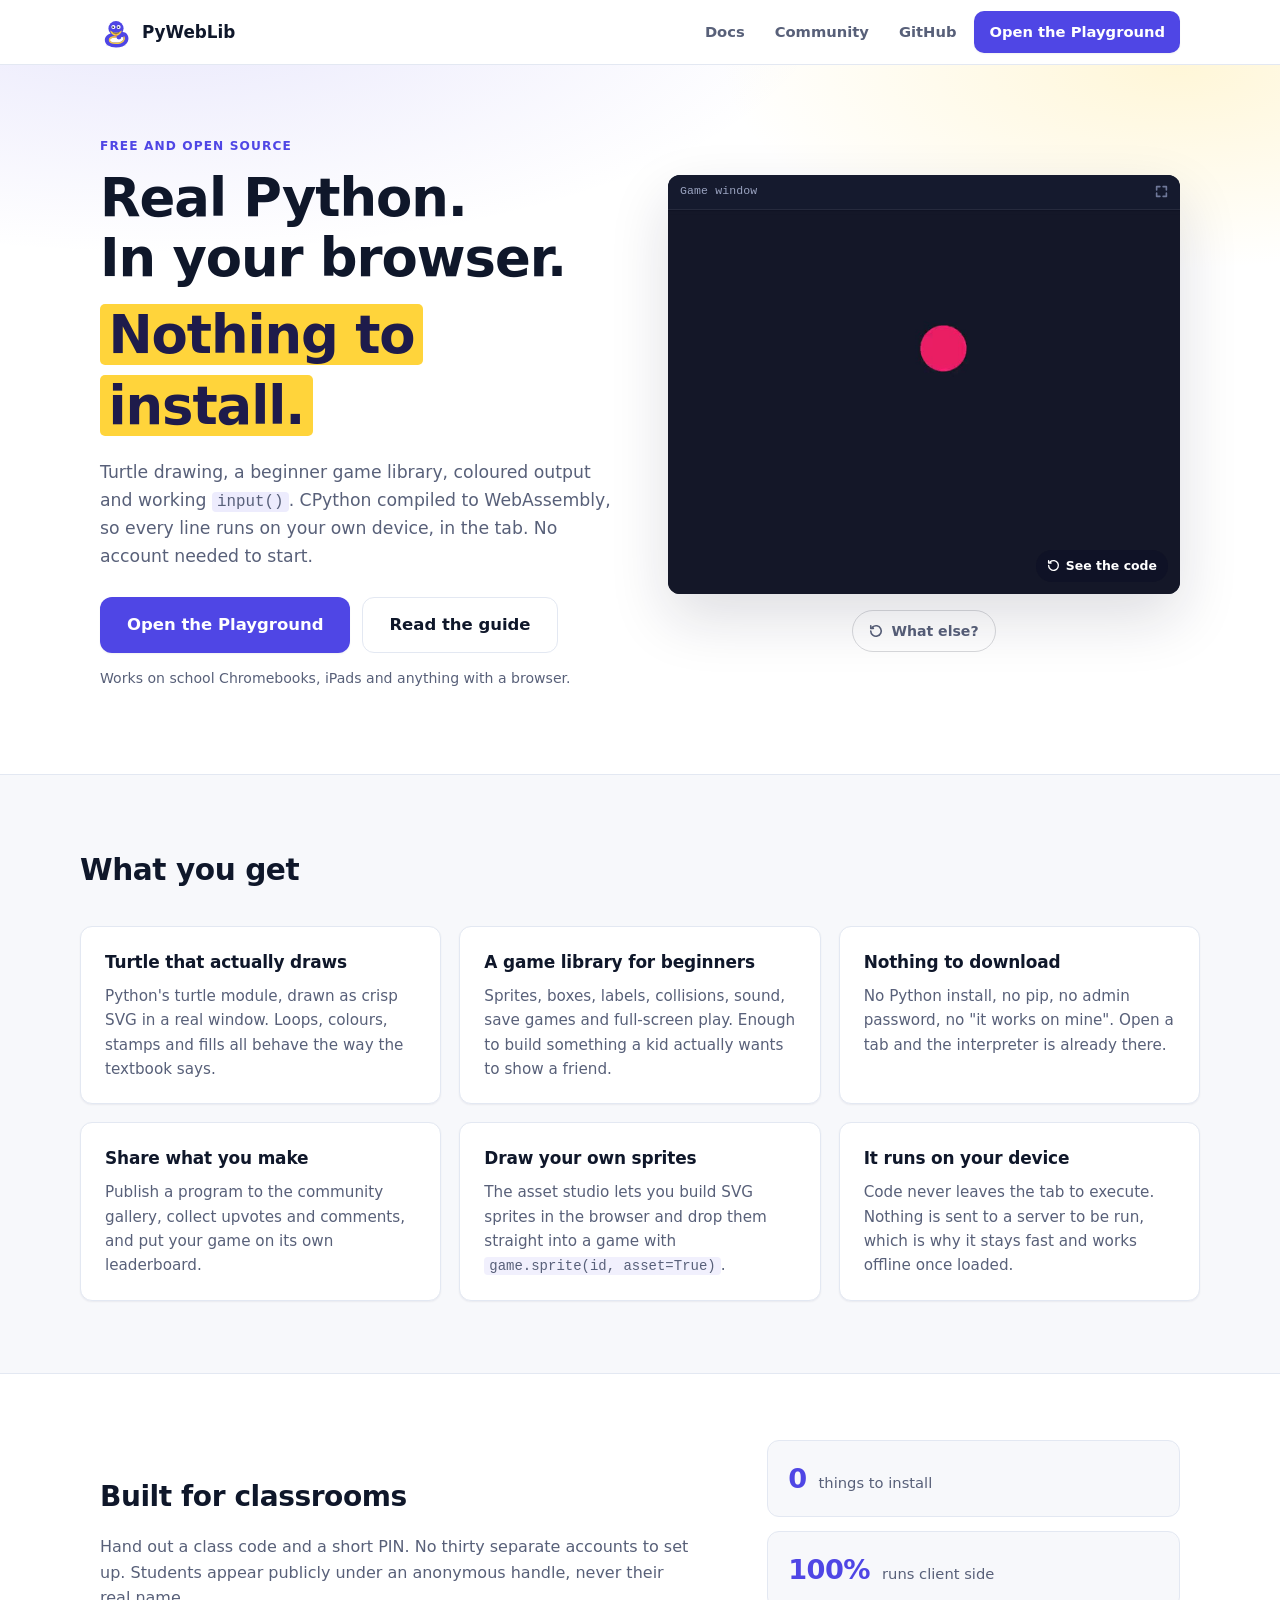
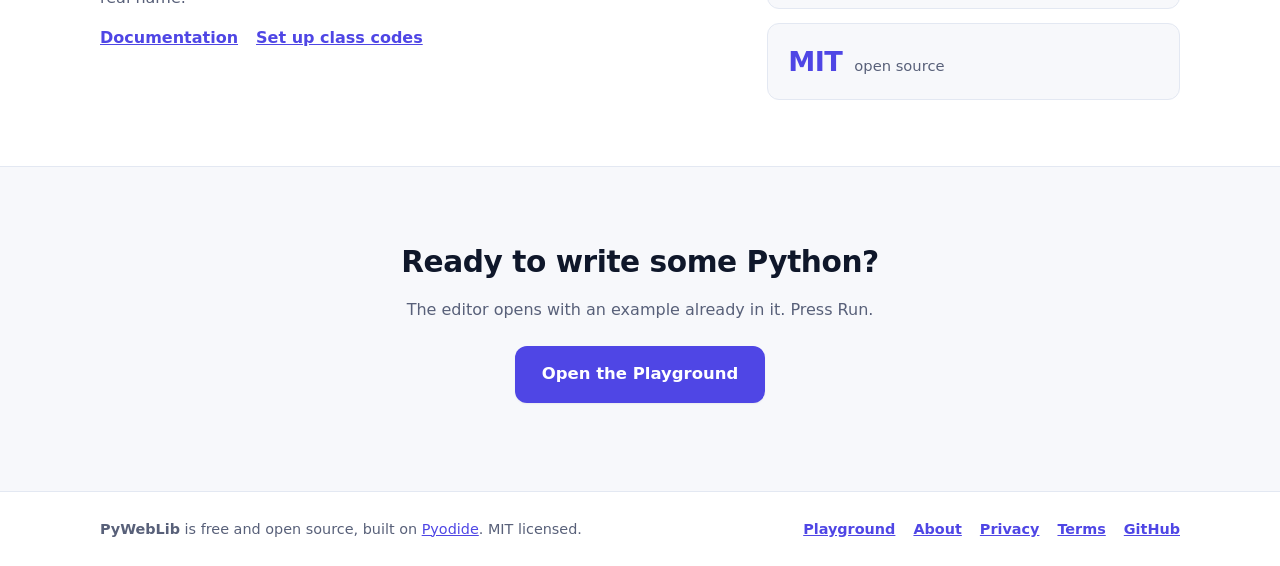
==== commit cc33d436: "Replace em dash in classroom band with a period" ====
--- a/index.html
+++ b/index.html
@@ -342,9 +342,9 @@
         <div>
           <h2>Built for classrooms</h2>
           <p>
-            Hand out a class code and a short PIN &mdash; no thirty separate accounts
-            to set up. Students appear publicly under an anonymous handle, never their
-            real name.
+            Hand out a class code and a short PIN. No thirty separate accounts to set
+            up. Students appear publicly under an anonymous handle, never their real
+            name.
           </p>
           <p class="band-links">
             <a href="https://play.pyweblib.org/docs/">Documentation</a>
--- a/styles.css
+++ b/styles.css
@@ -222,6 +222,11 @@
 .shot video {
   flex: 1 1 auto; min-height: 0; width: 100%; height: 100%;
   object-fit: cover; display: block; background: #0b1020;
+  /* Card height is calc(75% + 35px), so the video's computed height lands on a
+     fractional pixel and its bottom edge stops a hair short of the rounded
+     corner, letting a light seam show under the clip. Overshoot by a pixel; the
+     face's overflow: hidden + border-radius clips it clean. */
+  margin-bottom: -1px;
 }
 .flip-back { transform: rotateY(180deg); }
 .flip-back .hero-demo { height: 100%; border-radius: var(--radius); box-shadow: none; }
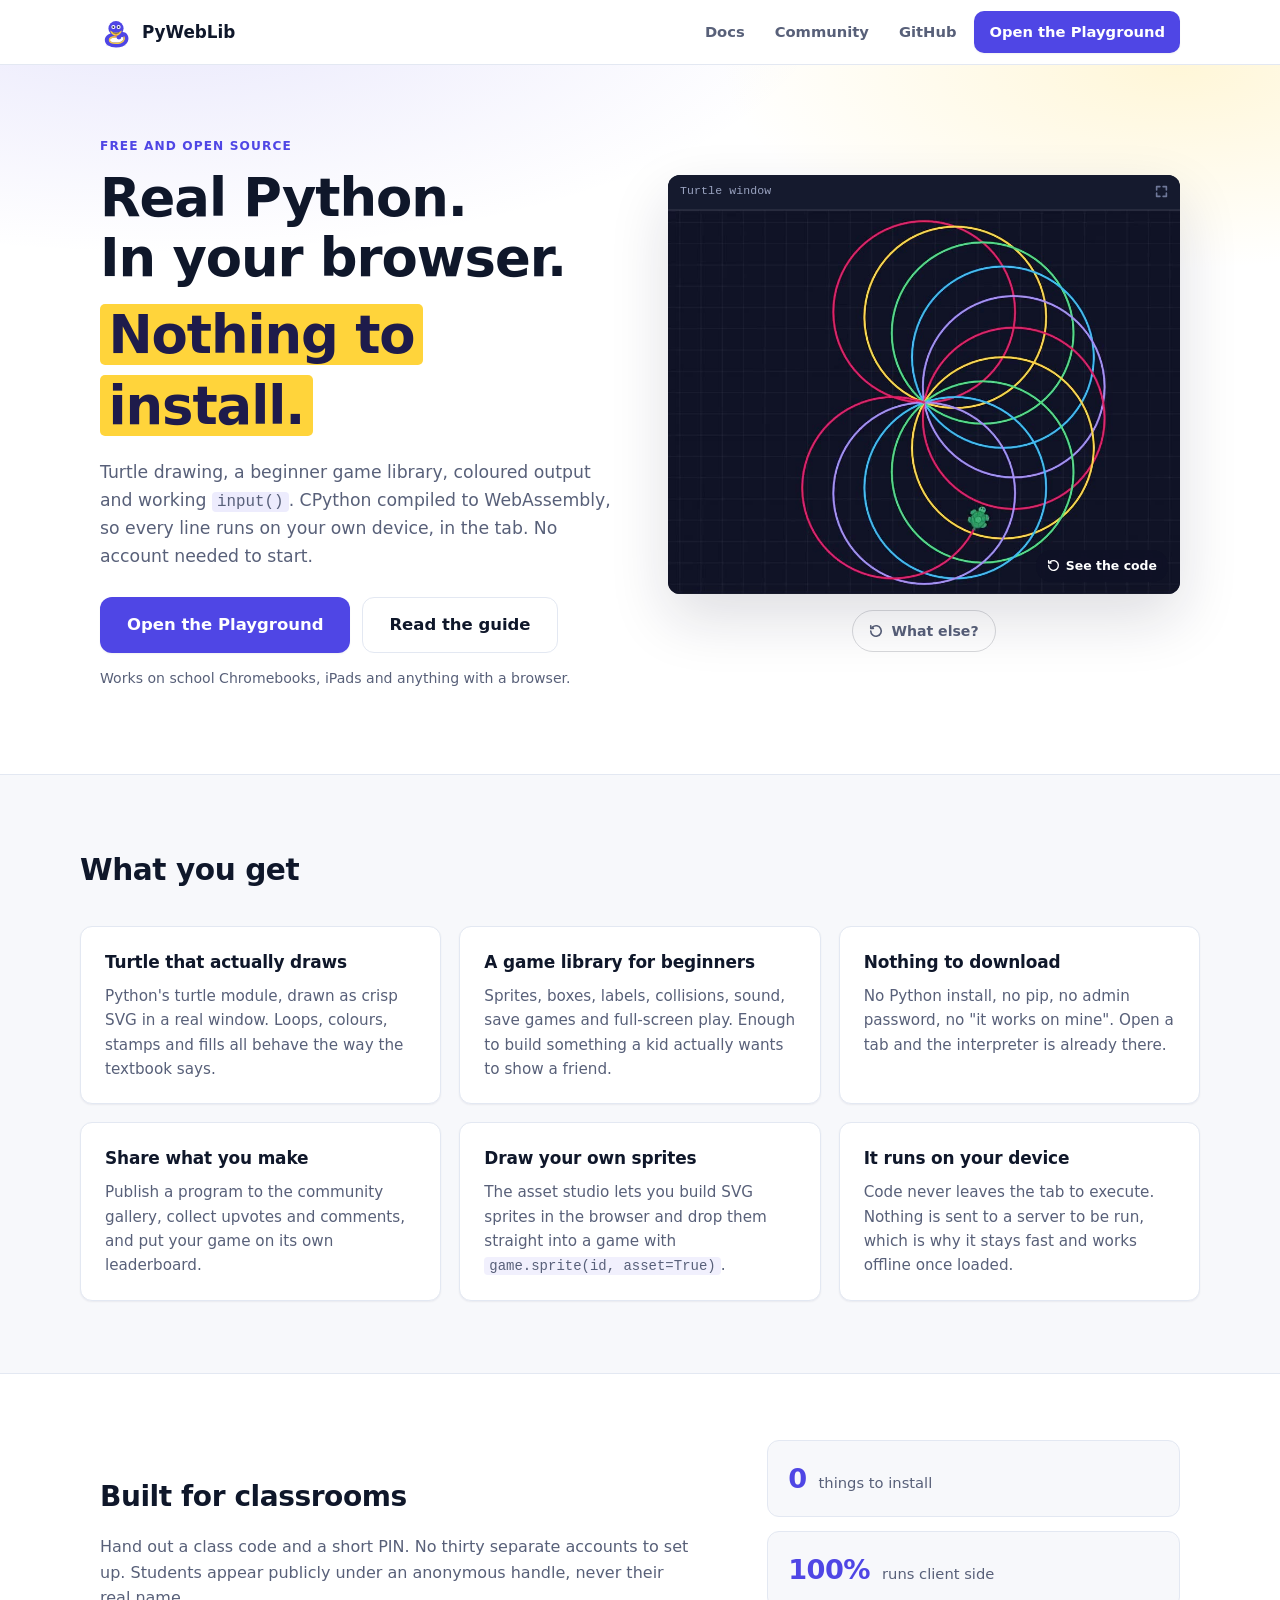
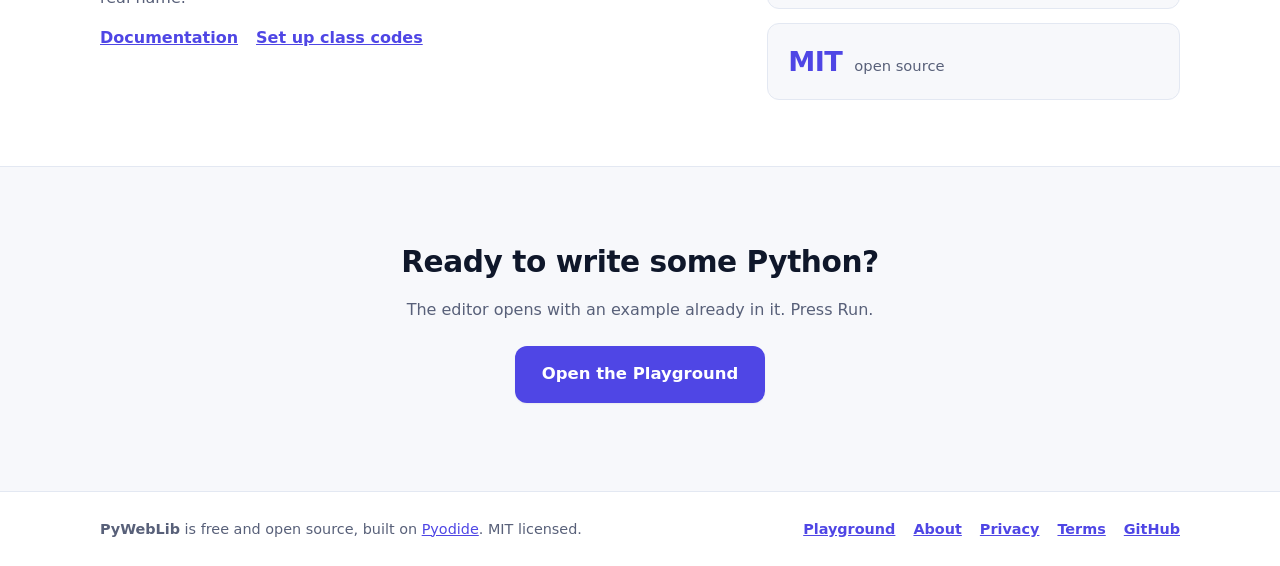
==== commit 5895194a: "Add matrix rain example to the homepage New text-console example (matrix.py) plus its 960x720 clip a" ====
--- a/index.html
+++ b/index.html
@@ -119,7 +119,7 @@
         </div>
 
         <!-- The program running on the front, the code that makes it on the
-             back. One of nine is picked at random per visit (see the templates
+             back. One is picked at random per visit (see the templates
              below), so the page is not the same page twice. Every clip was
              filmed off the live site running that exact program.
              .hero-inner is a two-column grid, so the card and its button share
@@ -171,7 +171,7 @@
       </div>
     </section>
 
-    <!-- The nine examples. Each is a real program: the clip is it running on
+    <!-- The examples. Each is a real program: the clip is it running on
          play.pyweblib.org, and the markup here is the same source. Kept in
          templates so only the chosen one is ever put in the document, and only
          its clip is fetched. -->
@@ -306,6 +306,40 @@
         <span class="f">print</span>(col=GREEN)
     <span class="f">print</span>(<span class="s">' '</span> * (MID - <span class="n">1</span>) + <span class="s">'|||'</span>, col=BROWN)
     time.sleep(<span class="n">0.35</span>)</template>
+
+    <template data-ex="matrix-rain" data-kind="text" data-file="matrix.py"><span class="k">import</span> random
+<span class="k">import</span> time
+
+CHARS = <span class="s">"01&lt;&gt;/\\|=+*[]{}#ABCDEFHKMNPRXZ"</span>
+TRAIL = [<span class="s">'#daffe8'</span>, <span class="s">'#9dffc4'</span>, <span class="s">'#5ff08f'</span>, <span class="s">'#4ade80'</span>,
+         <span class="s">'#2fce6d'</span>, <span class="s">'#22c55e'</span>, <span class="s">'#18a24b'</span>, <span class="s">'#137a39'</span>, <span class="s">'#0f5c2b'</span>]
+COLS = <span class="n">40</span>
+ROWS = <span class="n">15</span>
+
+grid = [[random.choice(CHARS) <span class="k">for</span> x <span class="k">in</span> <span class="f">range</span>(COLS)] <span class="k">for</span> y <span class="k">in</span> <span class="f">range</span>(ROWS)]
+head = [random.randint(-ROWS, <span class="n">0</span>) <span class="k">for</span> x <span class="k">in</span> <span class="f">range</span>(COLS)]
+tail = [random.randint(<span class="n">6</span>, <span class="n">9</span>) <span class="k">for</span> x <span class="k">in</span> <span class="f">range</span>(COLS)]
+phase = [random.randint(<span class="n">0</span>, <span class="n">1</span>) <span class="k">for</span> x <span class="k">in</span> <span class="f">range</span>(COLS)]
+
+<span class="k">for</span> frame <span class="k">in</span> <span class="f">range</span>(<span class="n">90</span>):
+    <span class="f">clear</span>()
+    <span class="k">for</span> y <span class="k">in</span> <span class="f">range</span>(ROWS):
+        <span class="k">for</span> x <span class="k">in</span> <span class="f">range</span>(COLS):
+            dist = head[x] - y
+            <span class="k">if</span> <span class="n">0</span> &lt;= dist &lt; tail[x]:
+                <span class="f">print</span>(grid[y][x], col=TRAIL[<span class="f">min</span>(dist, <span class="f">len</span>(TRAIL) - <span class="n">1</span>)], end=<span class="s">''</span>)
+            <span class="k">else</span>:
+                <span class="f">print</span>(<span class="s">' '</span>, end=<span class="s">''</span>)
+        <span class="f">print</span>()
+    <span class="k">for</span> x <span class="k">in</span> <span class="f">range</span>(COLS):
+        <span class="k">if</span> frame % <span class="n">2</span> == phase[x]:
+            head[x] = head[x] + <span class="n">1</span>
+            <span class="k">if</span> <span class="n">0</span> &lt;= head[x] &lt; ROWS:
+                grid[head[x]][x] = random.choice(CHARS)
+            <span class="k">if</span> head[x] - tail[x] &gt; ROWS + <span class="n">3</span>:
+                head[x] = <span class="n">0</span>
+                tail[x] = random.randint(<span class="n">6</span>, <span class="n">9</span>)
+    time.sleep(<span class="n">0.05</span>)</template>
 
     <section class="container section">
       <h2 class="section-title">What you get</h2>
@@ -383,9 +417,9 @@
   </footer>
 
   <script>
-    // One of nine examples per visit, and "What else?" moves to another. Only
+    // One example per visit, and "What else?" moves to another. Only
     // the shown clip is ever given a src, so a visitor downloads one file
-    // (~20-150 KB) however many times they press the button, not all nine.
+    // (~20-350 KB) however many times they press the button, not all of them.
     (function () {
       var picks = [].slice.call(document.querySelectorAll("template[data-ex]"));
       var video = document.getElementById("ex-video");
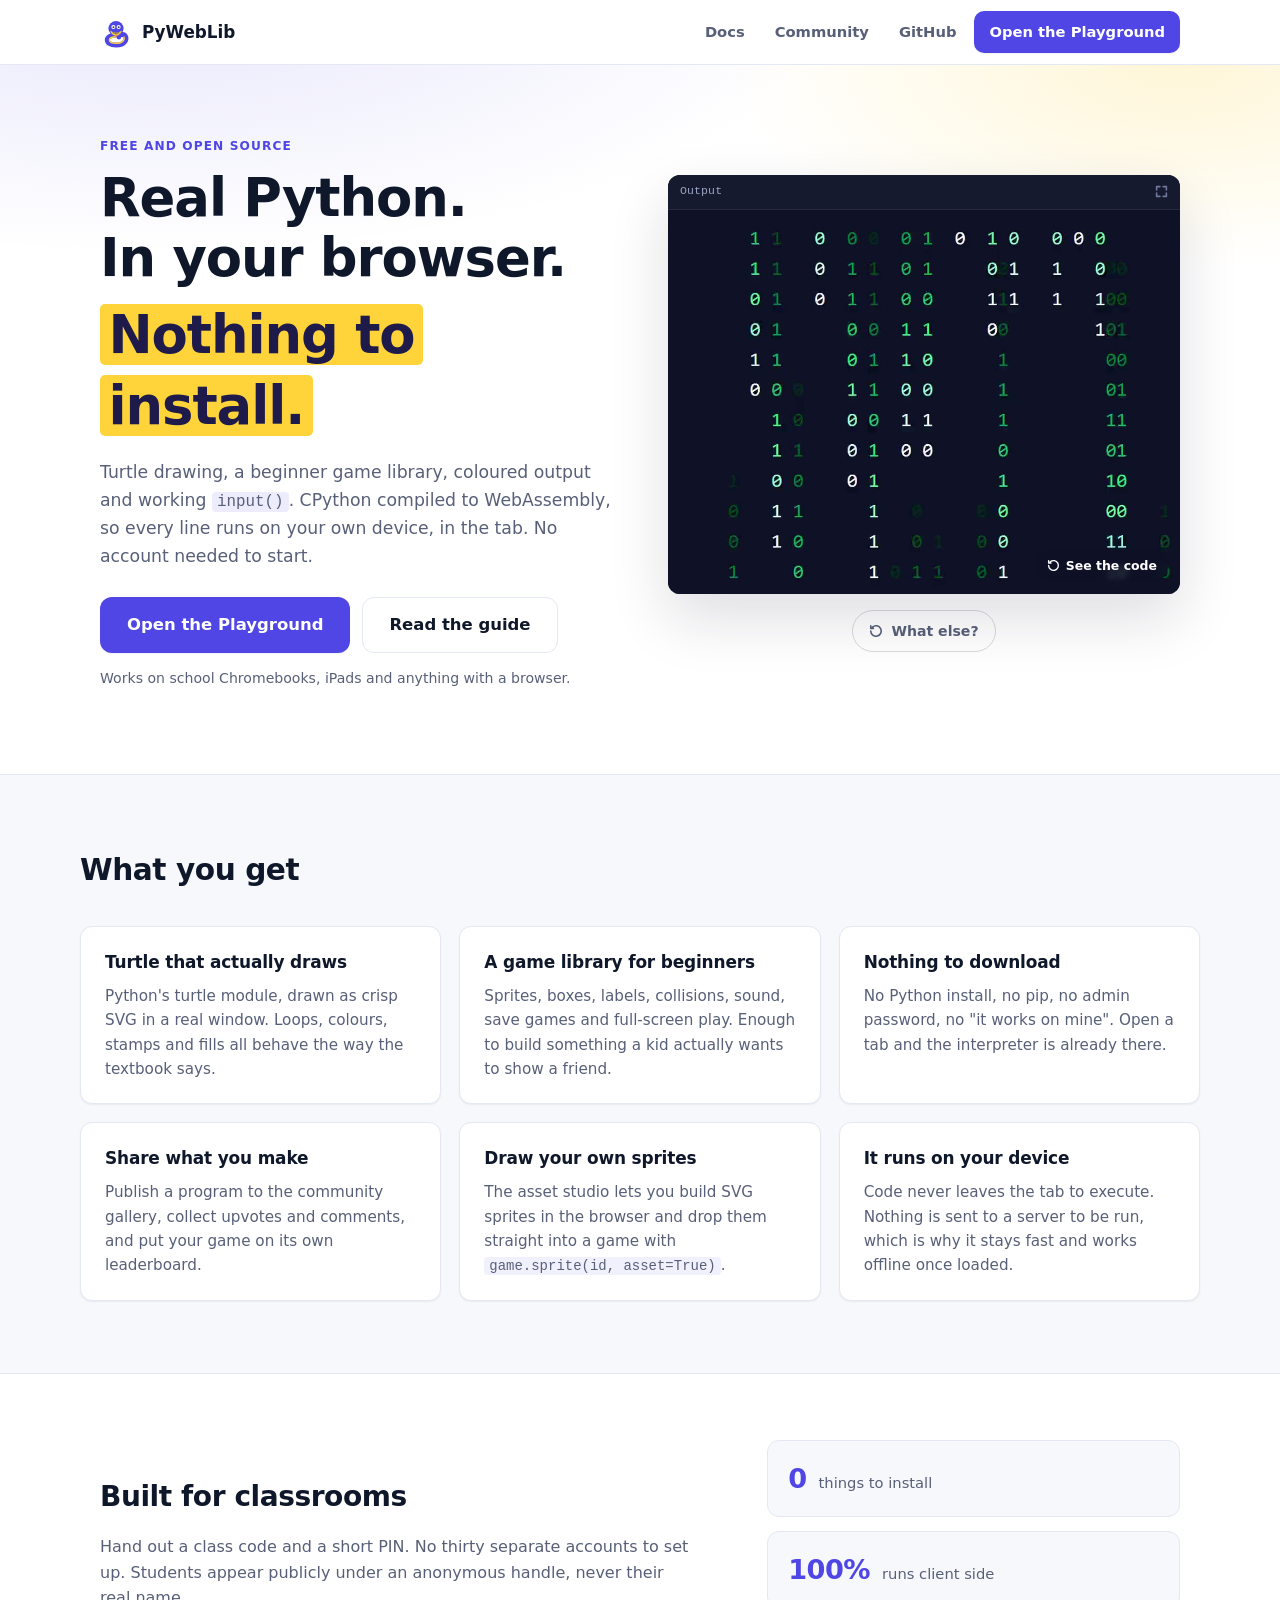
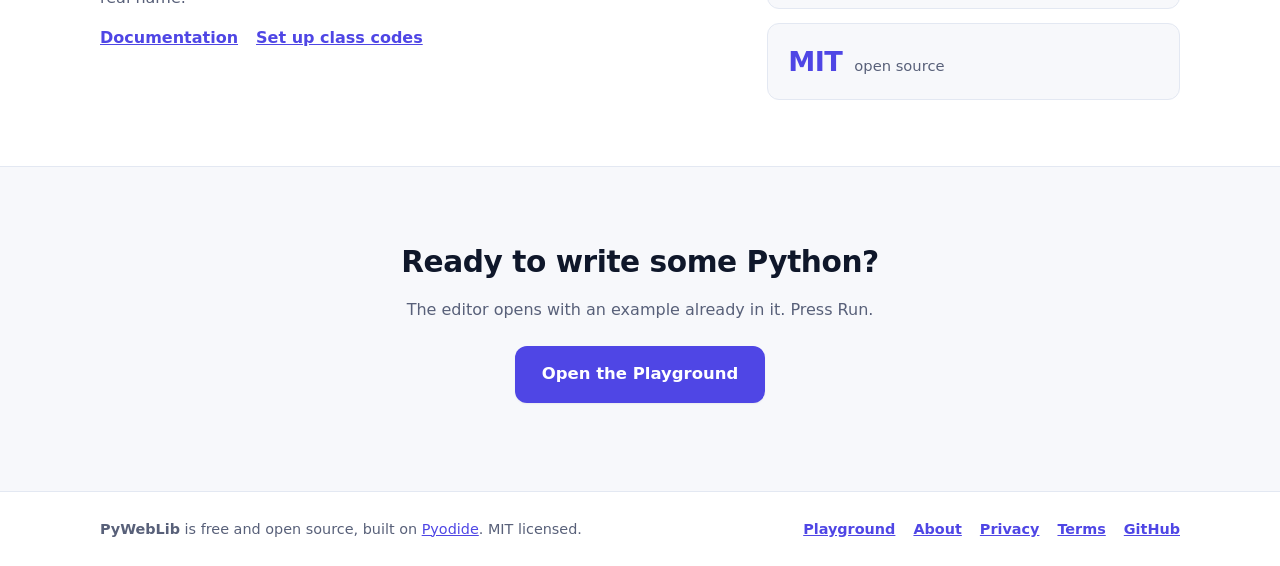
==== commit da794592: "Add a matrix rain example to the hero, and a tenth kind of console clip The blanks between the falli" ====
--- a/index.html
+++ b/index.html
@@ -119,7 +119,7 @@
         </div>
 
         <!-- The program running on the front, the code that makes it on the
-             back. One is picked at random per visit (see the templates
+             back. One of ten is picked at random per visit (see the templates
              below), so the page is not the same page twice. Every clip was
              filmed off the live site running that exact program.
              .hero-inner is a two-column grid, so the card and its button share
@@ -171,7 +171,7 @@
       </div>
     </section>
 
-    <!-- The examples. Each is a real program: the clip is it running on
+    <!-- The ten examples. Each is a real program: the clip is it running on
          play.pyweblib.org, and the markup here is the same source. Kept in
          templates so only the chosen one is ever put in the document, and only
          its clip is fetched. -->
@@ -307,39 +307,32 @@
     <span class="f">print</span>(<span class="s">' '</span> * (MID - <span class="n">1</span>) + <span class="s">'|||'</span>, col=BROWN)
     time.sleep(<span class="n">0.35</span>)</template>
 
-    <template data-ex="matrix-rain" data-kind="text" data-file="matrix.py"><span class="k">import</span> random
+    <!-- The blanks ride along with the next coloured digit rather than being
+         printed on their own. Plain print() is held until the end of the line,
+         so spaces sent separately would all land after the digits instead of
+         between them, and a print per cell (forty-five a row) would leave the
+         rain crawling. -->
+    <template data-ex="matrix-rain" data-kind="text" data-file="rain.py"><span class="k">import</span> random
 <span class="k">import</span> time
-
-CHARS = <span class="s">"01&lt;&gt;/\\|=+*[]{}#ABCDEFHKMNPRXZ"</span>
-TRAIL = [<span class="s">'#daffe8'</span>, <span class="s">'#9dffc4'</span>, <span class="s">'#5ff08f'</span>, <span class="s">'#4ade80'</span>,
-         <span class="s">'#2fce6d'</span>, <span class="s">'#22c55e'</span>, <span class="s">'#18a24b'</span>, <span class="s">'#137a39'</span>, <span class="s">'#0f5c2b'</span>]
-COLS = <span class="n">40</span>
-ROWS = <span class="n">15</span>
-
-grid = [[random.choice(CHARS) <span class="k">for</span> x <span class="k">in</span> <span class="f">range</span>(COLS)] <span class="k">for</span> y <span class="k">in</span> <span class="f">range</span>(ROWS)]
-head = [random.randint(-ROWS, <span class="n">0</span>) <span class="k">for</span> x <span class="k">in</span> <span class="f">range</span>(COLS)]
-tail = [random.randint(<span class="n">6</span>, <span class="n">9</span>) <span class="k">for</span> x <span class="k">in</span> <span class="f">range</span>(COLS)]
-phase = [random.randint(<span class="n">0</span>, <span class="n">1</span>) <span class="k">for</span> x <span class="k">in</span> <span class="f">range</span>(COLS)]
-
-<span class="k">for</span> frame <span class="k">in</span> <span class="f">range</span>(<span class="n">90</span>):
+FADE = [<span class="s">"#fff"</span>, <span class="s">"#dfe"</span>, <span class="s">"#9fc"</span>, <span class="s">"#6f9"</span>, <span class="s">"#3e7"</span>, <span class="s">"#2c6"</span>,
+        <span class="s">"#1b5"</span>, <span class="s">"#0a4"</span>, <span class="s">"#083"</span>, <span class="s">"#062"</span>, <span class="s">"#051"</span>, <span class="s">"#031"</span>]
+W, H = <span class="n">45</span>, <span class="n">12</span>
+start = [random.randint(<span class="n">0</span>, <span class="n">59</span>) <span class="k">for</span> x <span class="k">in</span> <span class="f">range</span>(W)]
+speed = [random.choice([<span class="n">0.3</span>, <span class="n">0.5</span>, <span class="n">0.7</span>, <span class="n">0.9</span>]) <span class="k">for</span> x <span class="k">in</span> <span class="f">range</span>(W)]
+<span class="k">for</span> frame <span class="k">in</span> <span class="f">range</span>(<span class="n">220</span>):
     <span class="f">clear</span>()
-    <span class="k">for</span> y <span class="k">in</span> <span class="f">range</span>(ROWS):
-        <span class="k">for</span> x <span class="k">in</span> <span class="f">range</span>(COLS):
-            dist = head[x] - y
-            <span class="k">if</span> <span class="n">0</span> &lt;= dist &lt; tail[x]:
-                <span class="f">print</span>(grid[y][x], col=TRAIL[<span class="f">min</span>(dist, <span class="f">len</span>(TRAIL) - <span class="n">1</span>)], end=<span class="s">''</span>)
+    <span class="k">for</span> y <span class="k">in</span> <span class="f">range</span>(H):
+        gap = <span class="n">0</span>
+        <span class="k">for</span> x <span class="k">in</span> <span class="f">range</span>(W):
+            depth = <span class="f">int</span>((start[x] + frame * speed[x]) % <span class="n">60</span>) - y
+            <span class="k">if</span> <span class="n">0</span> &lt;= depth &lt; <span class="f">len</span>(FADE):
+                bit = <span class="s">" "</span> * gap + random.choice(<span class="s">"01"</span>)
+                <span class="f">print</span>(bit, col=FADE[depth], end=<span class="s">""</span>)
+                gap = <span class="n">0</span>
             <span class="k">else</span>:
-                <span class="f">print</span>(<span class="s">' '</span>, end=<span class="s">''</span>)
+                gap = gap + <span class="n">1</span>
         <span class="f">print</span>()
-    <span class="k">for</span> x <span class="k">in</span> <span class="f">range</span>(COLS):
-        <span class="k">if</span> frame % <span class="n">2</span> == phase[x]:
-            head[x] = head[x] + <span class="n">1</span>
-            <span class="k">if</span> <span class="n">0</span> &lt;= head[x] &lt; ROWS:
-                grid[head[x]][x] = random.choice(CHARS)
-            <span class="k">if</span> head[x] - tail[x] &gt; ROWS + <span class="n">3</span>:
-                head[x] = <span class="n">0</span>
-                tail[x] = random.randint(<span class="n">6</span>, <span class="n">9</span>)
-    time.sleep(<span class="n">0.05</span>)</template>
+    time.sleep(<span class="n">0.03</span>)</template>
 
     <section class="container section">
       <h2 class="section-title">What you get</h2>
@@ -417,9 +410,9 @@
   </footer>
 
   <script>
-    // One example per visit, and "What else?" moves to another. Only
+    // One of ten examples per visit, and "What else?" moves to another. Only
     // the shown clip is ever given a src, so a visitor downloads one file
-    // (~20-350 KB) however many times they press the button, not all of them.
+    // (~20-170 KB) however many times they press the button, not all ten.
     (function () {
       var picks = [].slice.call(document.querySelectorAll("template[data-ex]"));
       var video = document.getElementById("ex-video");
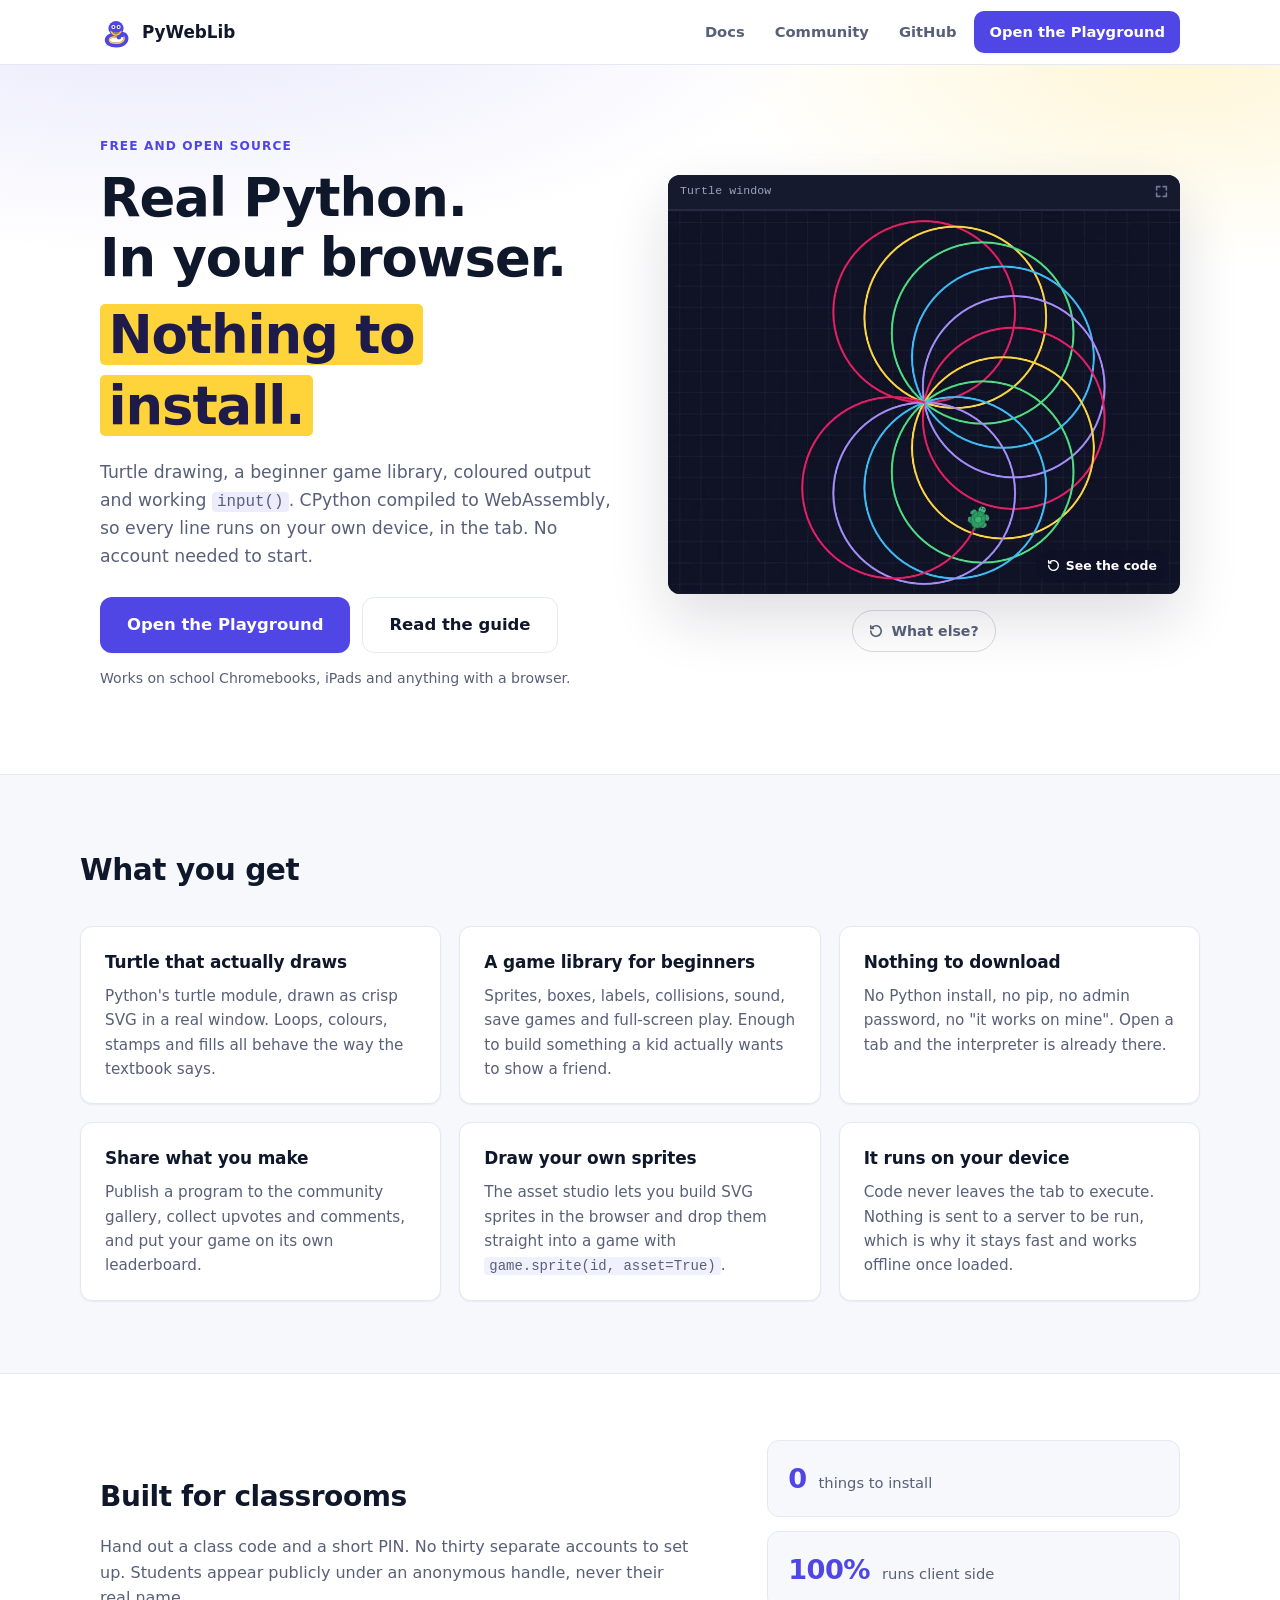
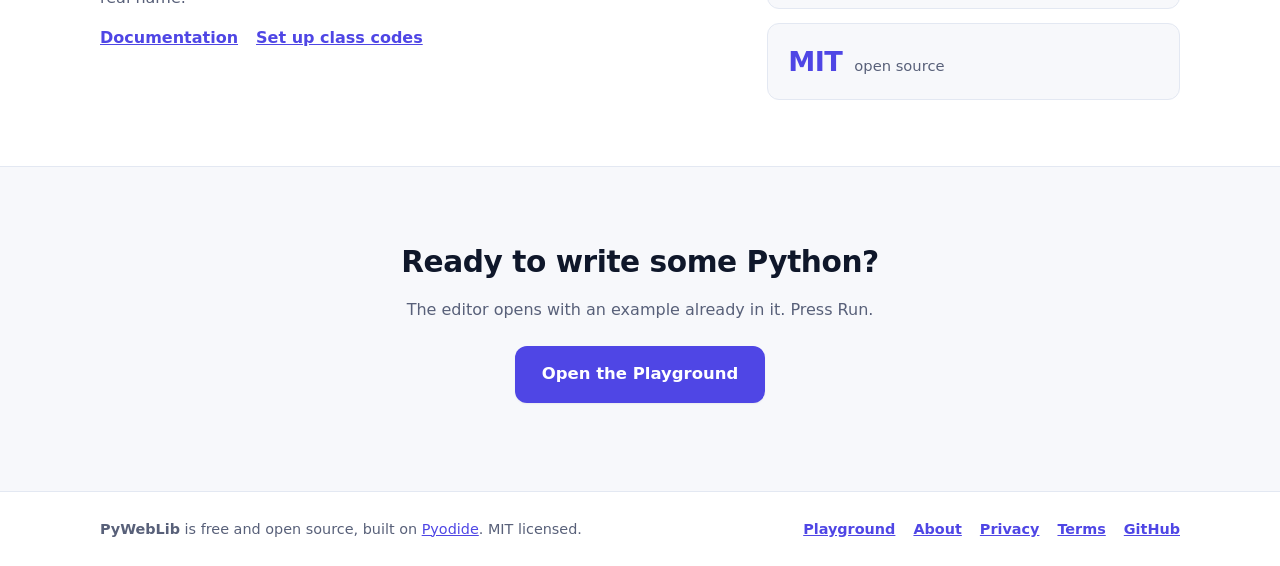
==== commit f01a7ac7: "Walk the hero examples in a cycle instead of jumping at random "What else?" picked a random example " ====
--- a/index.html
+++ b/index.html
@@ -119,9 +119,10 @@
         </div>
 
         <!-- The program running on the front, the code that makes it on the
-             back. One of ten is picked at random per visit (see the templates
-             below), so the page is not the same page twice. Every clip was
-             filmed off the live site running that exact program.
+             back. One of eleven is picked at random per visit (see the
+             templates below), so the page is not the same page twice, and
+             "What else?" walks the rest of them a kind at a time. Every clip
+             was filmed off the live site running that exact program.
              .hero-inner is a two-column grid, so the card and its button share
              one wrapper rather than becoming a third column. -->
         <div class="hero-shot">
@@ -171,7 +172,7 @@
       </div>
     </section>
 
-    <!-- The ten examples. Each is a real program: the clip is it running on
+    <!-- The eleven examples. Each is a real program: the clip is it running on
          play.pyweblib.org, and the markup here is the same source. Kept in
          templates so only the chosen one is ever put in the document, and only
          its clip is fetched. -->
@@ -410,9 +411,9 @@
   </footer>
 
   <script>
-    // One of ten examples per visit, and "What else?" moves to another. Only
-    // the shown clip is ever given a src, so a visitor downloads one file
-    // (~20-170 KB) however many times they press the button, not all ten.
+    // One of the examples per visit, and "What else?" walks the rest of them.
+    // Only the shown clip is ever given a src, so a visitor downloads one file
+    // (~20-170 KB) per press, not all eleven up front.
     (function () {
       var picks = [].slice.call(document.querySelectorAll("template[data-ex]"));
       var video = document.getElementById("ex-video");
@@ -442,20 +443,63 @@
         if (go && go.catch) go.catch(function () {});
       }
 
-      // Prefer a different KIND, so pressing the button shows you something new
-      // in character and not a third spiral. Falls back to any other example if
-      // that is somehow empty, and only then to the same one.
+      function kindOf(pick) { return pick.getAttribute("data-kind") || "game"; }
+
+      function shuffle(list) {
+        for (var i = list.length - 1; i > 0; i--) {
+          var j = Math.floor(Math.random() * (i + 1));
+          var swap = list[i]; list[i] = list[j]; list[j] = swap;
+        }
+        return list;
+      }
+
+      // A round is every example once, ordered so the kind changes at every
+      // step: game, text, turtle, text, game, and so on. Keep pressing and you
+      // are walked through the lot rather than being dropped somewhere random
+      // each time, so eleven presses is the whole set and nothing is a
+      // surprise twice. afterKind is what is on screen as the round starts, so
+      // the join between rounds alternates like the rest of it does.
+      //
+      // Greedy, always taking from the largest group that is not the kind just
+      // played. Taking any old different kind would leave the commonest kind
+      // (text: five of the eleven) stranded in a run at the end with nothing
+      // to separate it; drawing down the big group first is what stops that.
+      // Within a kind the choice is the shuffle's, so which spiral you get and
+      // in what order still differs per visit.
+      function buildRound(pool, afterKind) {
+        var left = shuffle(pool.slice());
+        var order = [];
+        var prev = afterKind;
+        while (left.length) {
+          var tally = {};
+          left.forEach(function (p) { tally[kindOf(p)] = (tally[kindOf(p)] || 0) + 1; });
+          var at = -1;
+          for (var i = 0; i < left.length; i++) {
+            if (kindOf(left[i]) === prev) continue;
+            if (at < 0 || tally[kindOf(left[i])] > tally[kindOf(left[at])]) at = i;
+          }
+          // Only the played kind is left, which one lopsided example list would
+          // do. Showing it beats stopping the round short of the full set.
+          if (at < 0) at = 0;
+          prev = kindOf(left[at]);
+          order.push(left.splice(at, 1)[0]);
+        }
+        return order;
+      }
+
+      var queue = [];
+
       function another() {
-        var kind = current && current.getAttribute("data-kind");
-        var pool = picks.filter(function (p) {
-          return p !== current && p.getAttribute("data-kind") !== kind;
-        });
-        if (!pool.length) pool = picks.filter(function (p) { return p !== current; });
-        if (!pool.length) pool = picks;
-        return pool[Math.floor(Math.random() * pool.length)];
-      }
-
-      show(picks[Math.floor(Math.random() * picks.length)]);
+        if (!queue.length) queue = buildRound(picks, current && kindOf(current));
+        return queue.shift();
+      }
+
+      // The first one is still a coin toss, so the page is not the same page
+      // twice; the round behind it is the other ten, and every round after
+      // that is all eleven.
+      var first = picks[Math.floor(Math.random() * picks.length)];
+      show(first);
+      queue = buildRound(picks.filter(function (p) { return p !== first; }), kindOf(first));
 
       var btn = document.getElementById("what-else");
       if (btn) {
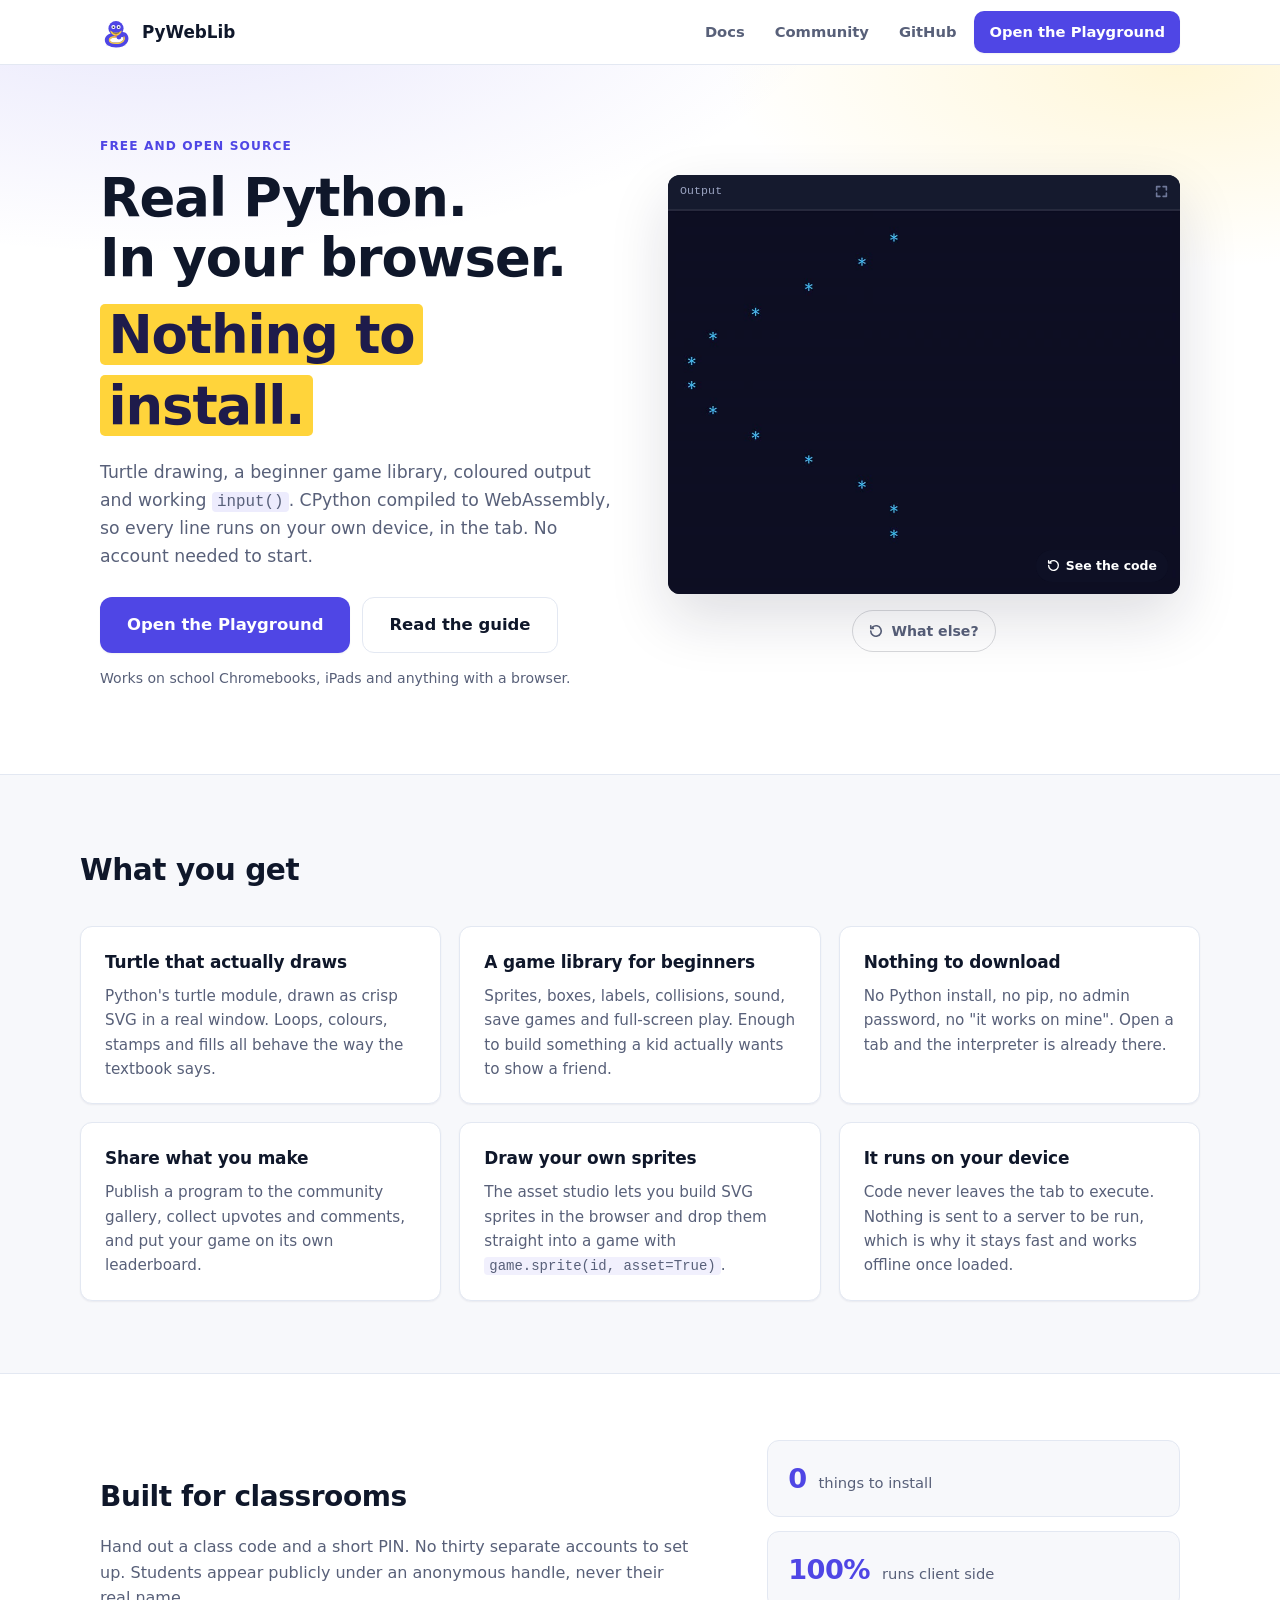
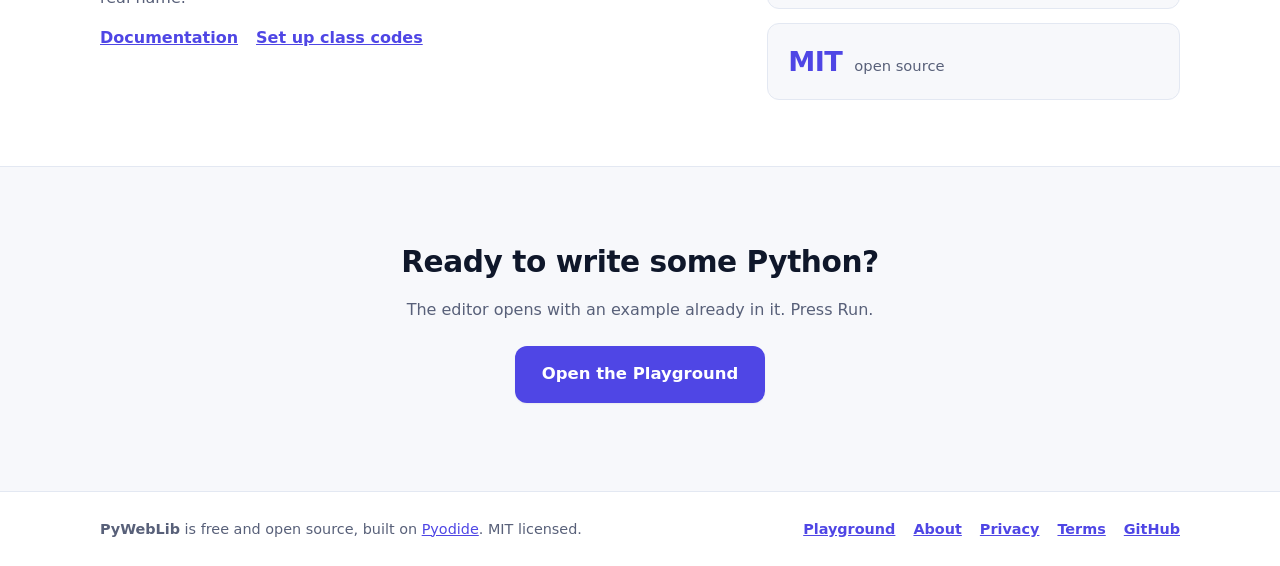
==== commit a4f68270: "Give the front door a real social card The homepage pointed og:image at icon-512.png, a square, whic" ====
--- a/index.html
+++ b/index.html
@@ -17,15 +17,21 @@
   <meta property="og:title" content="PyWebLib: real Python in your browser" />
   <meta property="og:description" content="Turtle drawing, a beginner game library and real CPython, running in the browser tab. Nothing to install." />
   <meta property="og:url" content="https://pyweblib.org/" />
-  <meta property="og:image" content="https://pyweblib.org/icon-512.png" />
-  <meta property="og:image:width" content="512" />
-  <meta property="og:image:height" content="512" />
-  <meta property="og:image:alt" content="The PyWebLib snake logo" />
-  <meta name="twitter:card" content="summary" />
+  <!-- A 1200x630 banner, not the app icon. The square icon meant twitter:card
+       had to be "summary", which renders as a postage stamp beside the text,
+       and Discord and Slack showed the same little square. The front door is
+       the link that actually gets pasted to teachers, so it gets the widest
+       card the platforms offer. Drawn by tools/og-card.html in the app repo
+       (see tools/README.md there) and copied in, like the icons and styles. -->
+  <meta property="og:image" content="https://pyweblib.org/og-home.png" />
+  <meta property="og:image:width" content="1200" />
+  <meta property="og:image:height" content="630" />
+  <meta property="og:image:alt" content="PyWebLib: real Python in your browser, nothing to install." />
+  <meta name="twitter:card" content="summary_large_image" />
   <meta name="twitter:title" content="PyWebLib: real Python in your browser" />
   <meta name="twitter:description" content="Turtle drawing, a beginner game library and real CPython, running in the browser tab. Nothing to install." />
-  <meta name="twitter:image" content="https://pyweblib.org/icon-512.png" />
-  <meta name="twitter:image:alt" content="The PyWebLib snake logo" />
+  <meta name="twitter:image" content="https://pyweblib.org/og-home.png" />
+  <meta name="twitter:image:alt" content="PyWebLib: real Python in your browser, nothing to install." />
 
   <link rel="icon" href="/favicon.ico" sizes="any" />
   <link rel="icon" type="image/png" sizes="96x96" href="/favicon-96.png" />
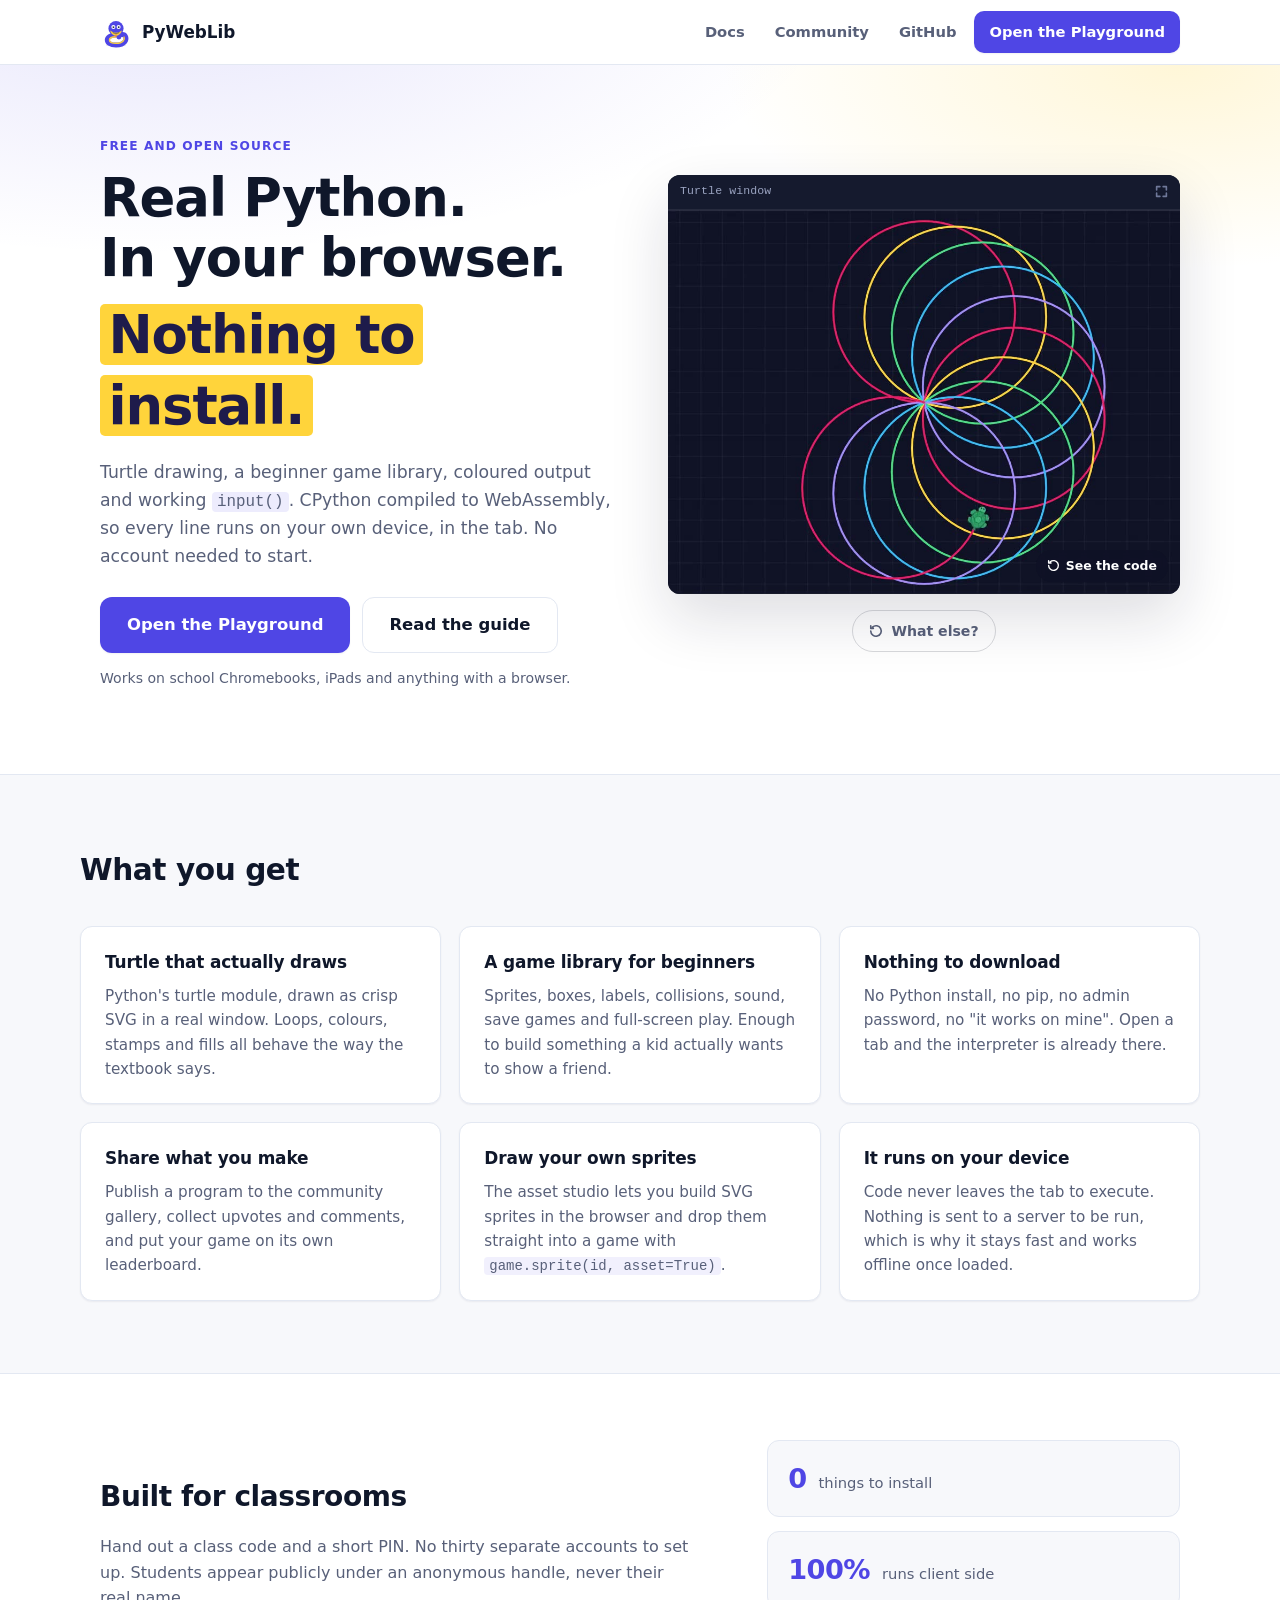
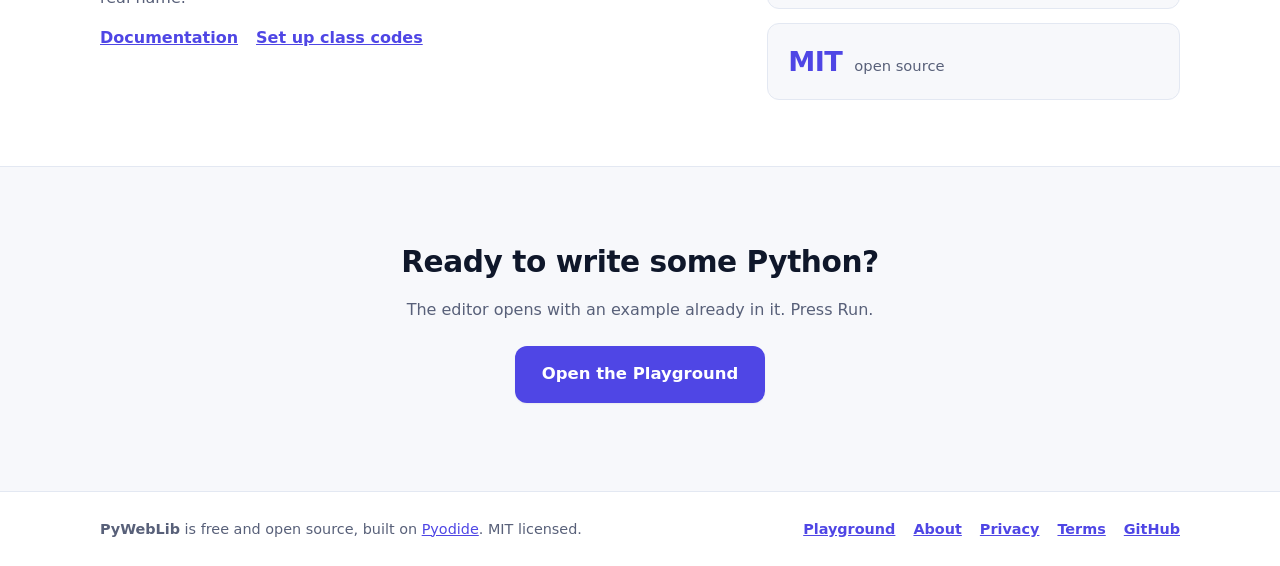
==== commit f8b3f5be: "Count visits on the front door Cloudflare Web Analytics, matching what the app just got, so the two " ====
--- a/index.html
+++ b/index.html
@@ -536,5 +536,15 @@
       });
     })();
   </script>
+
+  <!-- Cloudflare Web Analytics. Cookieless and with no fingerprinting, so it
+       needs no consent banner and the privacy policy's "no tracking cookies"
+       stays true; it counts page views, referrers and countries, never people.
+       Loaded last and as a module, so it defers and cannot delay the hero.
+       The token is public by design: it identifies the site being counted, not
+       the account, which is why it belongs in the HTML. Declared at
+       https://play.pyweblib.org/privacy/ , which covers this page too. -->
+  <script type="module" src="https://static.cloudflareinsights.com/beacon.min.js"
+          data-cf-beacon='{"token": "df284b0e1a81489eb9474fb01cad7f34"}'></script>
 </body>
 </html>
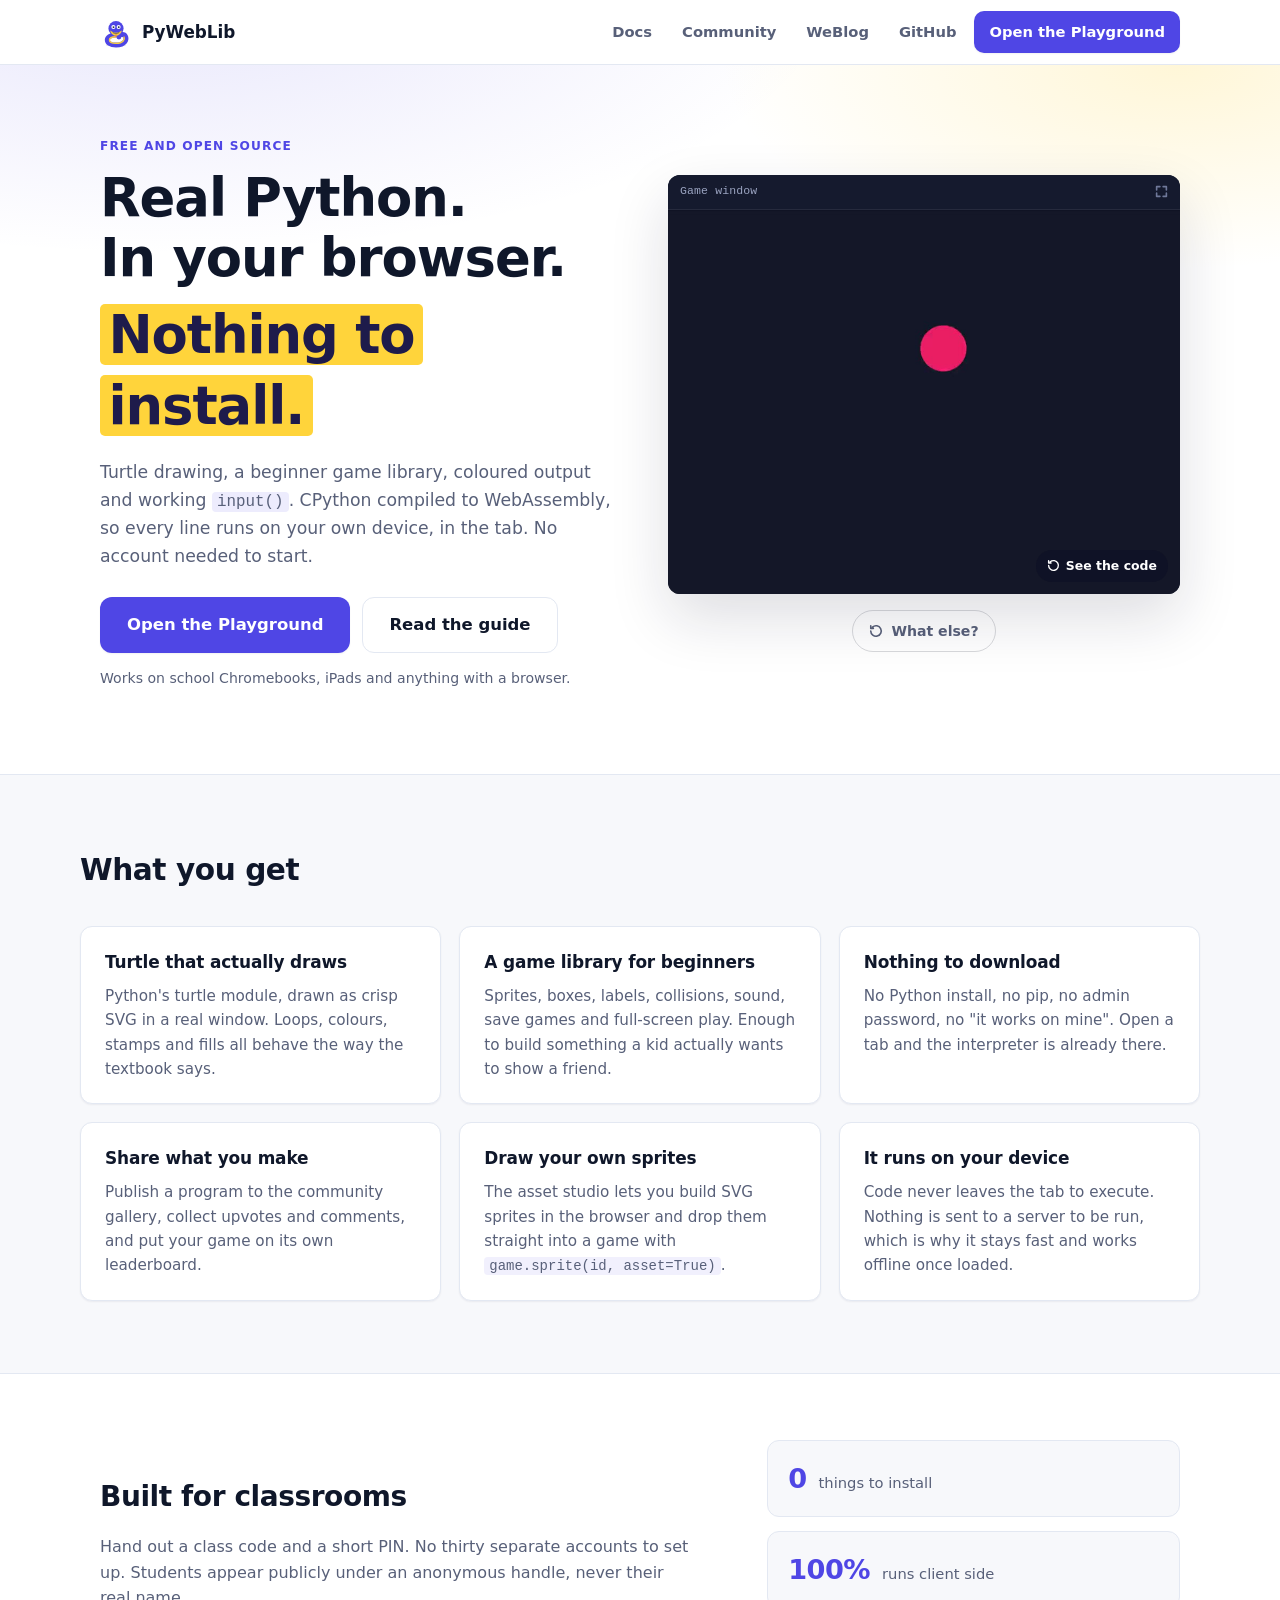
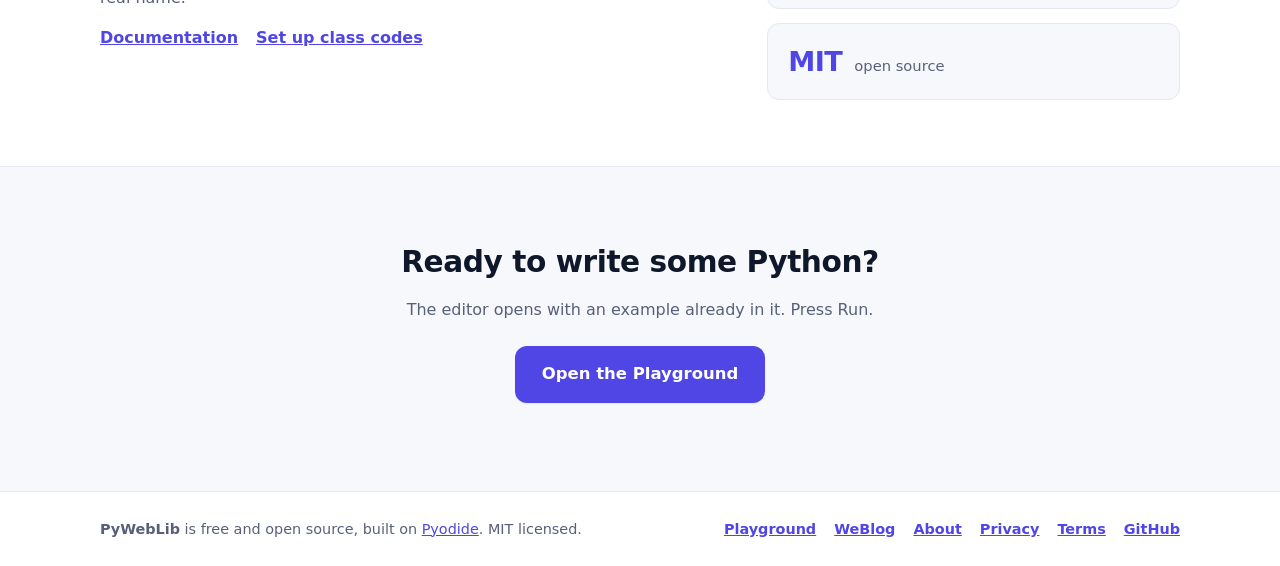
==== commit 17b7aada: "Start the WeBlog, with two posts pyweblib.org/weblog/ (it reads as "weblog" and as "we blog") is for" ====
--- a/index.html
+++ b/index.html
@@ -100,6 +100,7 @@
       <nav class="site-nav" aria-label="Primary">
         <a class="header-link" href="https://play.pyweblib.org/docs/">Docs</a>
         <a class="header-link" href="https://play.pyweblib.org/community/">Community</a>
+        <a class="header-link" href="/weblog/">WeBlog</a>
         <a class="header-link" href="https://github.com/SebastianHagemeyer/PyWebLib">GitHub</a>
         <a class="btn btn-primary btn-nav" href="https://play.pyweblib.org/">Open the Playground</a>
       </nav>
@@ -408,6 +409,7 @@
       </p>
       <nav class="footer-nav" aria-label="Footer">
         <a href="https://play.pyweblib.org/">Playground</a>
+        <a href="/weblog/">WeBlog</a>
         <a href="https://play.pyweblib.org/about/">About</a>
         <a href="https://play.pyweblib.org/privacy/">Privacy</a>
         <a href="https://play.pyweblib.org/terms/">Terms</a>
--- a/styles.css
+++ b/styles.css
@@ -42,8 +42,10 @@
   /* The filled button reads --primary for its fill and pairs it with white
      text. On a dark page --primary is lightened for legible links, which is
      too pale behind white, so the button keeps its own saturated indigo. */
-  .btn-primary { background: #4f46e5; }
-  .btn-primary:hover { background: #4338ca; }
+  /* .btn doubled up so this outranks the base .btn-primary rule further down,
+     which would otherwise win on source order and undo it. */
+  .btn.btn-primary { background: #4f46e5; }
+  .btn.btn-primary:hover { background: #4338ca; }
   /* The ink-tinted hairline vanishes on a dark page; lift it to a light one. */
   .what-else { border-color: rgba(255, 255, 255, 0.16); }
 }
